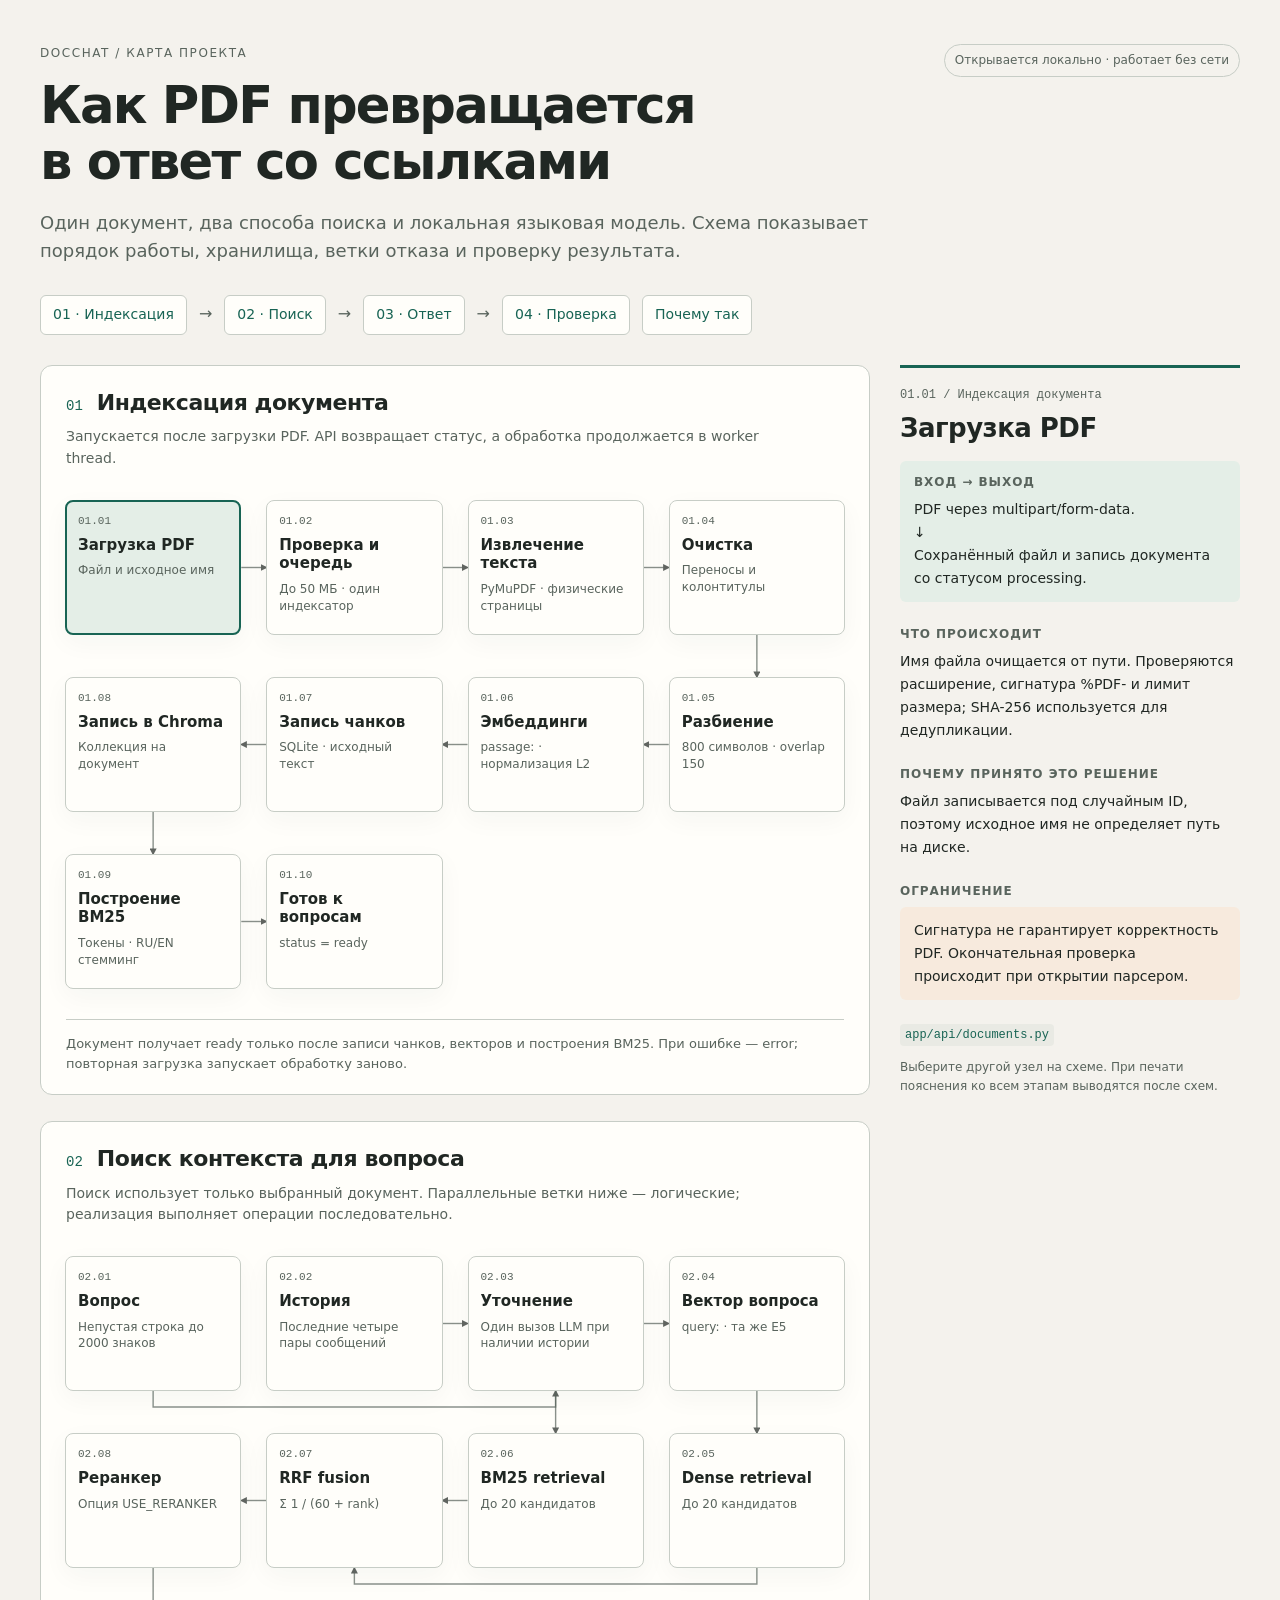
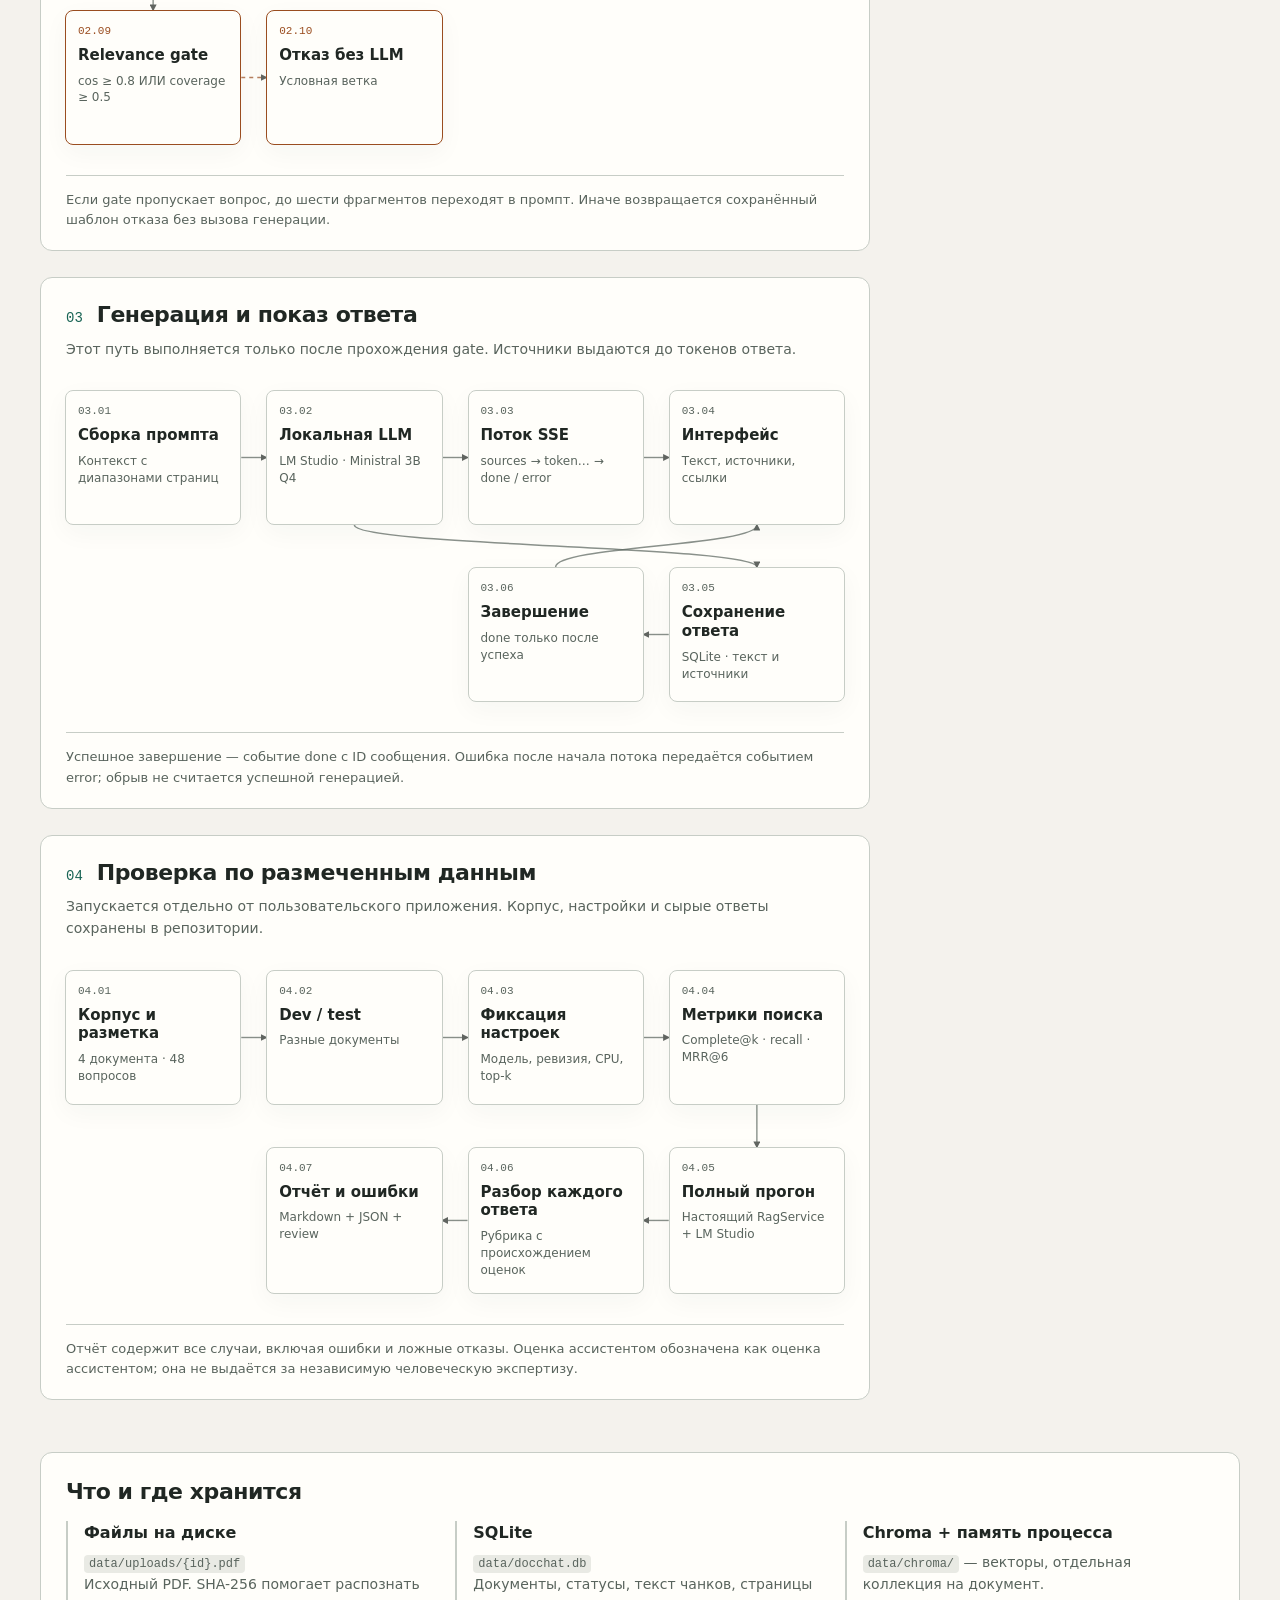
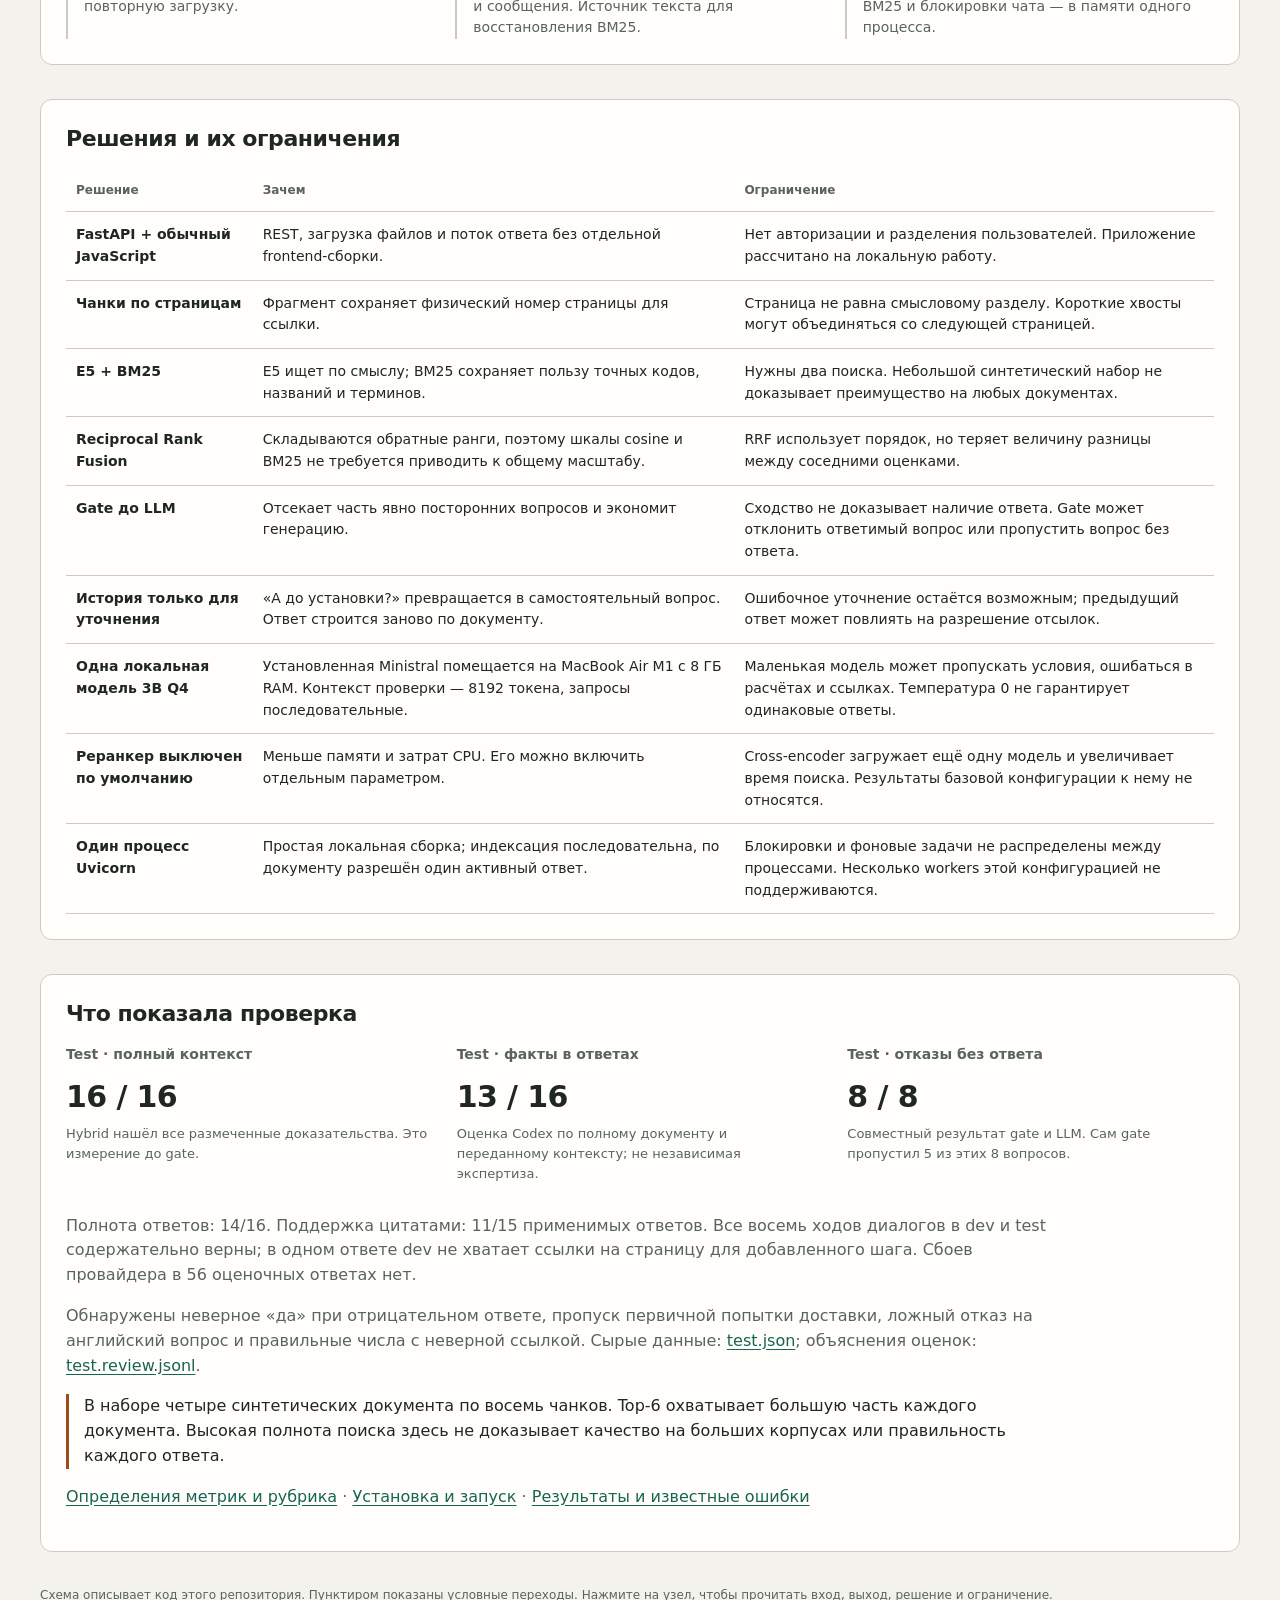
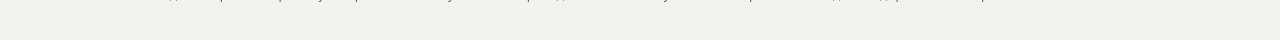
==== architecture.html @ f3006954 "Initial release of DocChat with local RAG and reproducible evaluation" ====
<!doctype html>
<html lang="ru">
<head>
<meta charset="utf-8">
<meta name="viewport" content="width=device-width, initial-scale=1">
<meta name="color-scheme" content="light dark">
<title>DocChat — устройство проекта</title>
<style>
:root{--bg:#f4f2ed;--surface:#fffefa;--ink:#202723;--muted:#59645d;--line:#c7cdc6;--accent:#186454;--accent-bg:#e4eee7;--warning:#9a4d20;--warning-bg:#f7eadd;--code:#e9eae4;--shadow:0 8px 26px #24362b0a}*{box-sizing:border-box}html{scroll-behavior:smooth;scroll-padding-top:25px}body{margin:0;background:var(--bg);color:var(--ink);font:16px/1.55 ui-sans-serif,system-ui,-apple-system,BlinkMacSystemFont,"Segoe UI",sans-serif}a{color:var(--accent);text-underline-offset:3px}button{font:inherit;color:inherit}button:focus-visible,a:focus-visible{outline:3px solid var(--accent);outline-offset:4px}code{font:12px/1.5 ui-monospace,SFMono-Regular,monospace;background:var(--code);padding:2px 5px;border-radius:4px;overflow-wrap:anywhere}header,main,footer{max-width:1520px;margin:auto;padding-inline:40px}header{padding-top:44px;padding-bottom:30px}.eyebrow{font-size:12px;letter-spacing:.13em;text-transform:uppercase;color:var(--muted);margin:0 0 14px}h1{font-size:clamp(30px,4vw,54px);line-height:1.1;letter-spacing:-.035em;max-width:860px;margin:0 0 20px;font-weight:650}header p{max-width:850px;color:var(--muted);margin:0 0 20px;font-size:18px}.topline{display:flex;justify-content:space-between;gap:18px;align-items:center}.local{font-size:12px;color:var(--muted);border:1px solid var(--line);padding:6px 10px;border-radius:20px;white-space:nowrap}.journey{display:flex;gap:12px;align-items:center;flex-wrap:wrap;margin-top:30px}.journey a{padding:8px 12px;border:1px solid var(--line);border-radius:6px;text-decoration:none;font-size:14px;background:var(--surface)}.journey span{color:var(--muted)}.layout{display:grid;grid-template-columns:minmax(0,1fr) 340px;gap:30px;align-items:start}.maps{min-width:0}.phase{margin-bottom:26px;background:var(--surface);border:1px solid var(--line);border-radius:12px;overflow:hidden}.phase-head{padding:23px 25px 0;display:flex;gap:14px;align-items:baseline}.phase-number{font:14px ui-monospace,monospace;color:var(--accent)}h2{font-size:22px;letter-spacing:-.02em;line-height:1.3;margin:0;font-weight:600}.phase-intro{margin:9px 25px 0;color:var(--muted);font-size:14px;max-width:740px}.diagram{position:relative;padding:30px 24px}.nodes{position:relative;display:grid;grid-template-columns:repeat(4,minmax(0,1fr));column-gap:25px;row-gap:42px}.node{position:relative;display:flex;flex-direction:column;align-items:flex-start;text-align:left;min-height:135px;width:100%;padding:14px 12px;background:var(--surface);border:1px solid var(--line);border-radius:8px;cursor:pointer;box-shadow:var(--shadow)}.node:hover{border-color:var(--accent)}.node[aria-pressed="true"]{background:var(--accent-bg);border:2px solid var(--accent);padding:13px 11px}.node-num{font:11px ui-monospace,monospace;color:var(--muted);margin-bottom:9px}.node strong{font-size:15px;font-weight:600;line-height:1.25;display:block}.node small{font-size:12px;line-height:1.4;color:var(--muted);margin-top:8px;overflow-wrap:anywhere}.node.warn{border-color:var(--warning)}.node.warn .node-num{color:var(--warning)}.edges{position:absolute;inset:0;width:100%;height:100%;pointer-events:none;overflow:visible}.edge{stroke:var(--muted);stroke-width:1.4;fill:none;opacity:.7}.edge.conditional{stroke:var(--warning);stroke-dasharray:4 4}.legend{display:flex;gap:18px;flex-wrap:wrap;font-size:12px;color:var(--muted);padding:0 25px 20px}.legend span{display:flex;gap:7px;align-items:center}.keyline{width:28px;border-top:1.5px solid var(--muted);display:inline-block}.keyline.dashed{border-color:var(--warning);border-top-style:dashed}.detail{position:sticky;top:20px;border-top:3px solid var(--accent);padding:20px 0 0}.detail .selected{font:12px ui-monospace,monospace;color:var(--muted);margin:0 0 10px}.detail h2{font-size:26px;margin-bottom:16px}.detail h3{font-size:12px;letter-spacing:.08em;text-transform:uppercase;margin:23px 0 6px;color:var(--muted)}.detail p{margin:0;font-size:14px;line-height:1.65}.detail .io{padding:12px 14px;background:var(--accent-bg);border-radius:6px}.detail .risk{padding:12px 14px;background:var(--warning-bg);border-radius:6px}.detail code{display:inline-block;margin-top:8px}.tip{font-size:12px;color:var(--muted);padding:12px 0 0}.panel{margin:26px 0 34px;padding:25px;background:var(--surface);border:1px solid var(--line);border-radius:12px}.panel h2{margin-bottom:15px}.panel p{color:var(--muted);max-width:1000px}.storage{display:grid;grid-template-columns:repeat(3,1fr);gap:20px}.storage article{border-left:2px solid var(--line);padding-left:16px}.storage h3{font-size:16px;margin:0 0 6px}.storage p{font-size:14px;margin:0}.table-scroll{overflow-x:auto}table{width:100%;border-collapse:collapse;font-size:14px}th,td{padding:12px 10px;border-bottom:1px solid var(--line);text-align:left;vertical-align:top}th{color:var(--muted);font-size:12px;font-weight:600}td:first-child{font-weight:550}footer{padding-block:0 35px;color:var(--muted);font-size:12px}.all-details{display:none}.phase-exit{margin:0 25px 20px;border-top:1px solid var(--line);padding-top:14px;font-size:13px;color:var(--muted)}.measure{font-variant-numeric:tabular-nums}.callout{border-left:3px solid var(--warning);padding-left:15px;color:var(--ink)!important}.result-grid{display:grid;grid-template-columns:repeat(3,1fr);gap:24px}.result-grid h3{font-size:14px;color:var(--muted);margin:0 0 8px}.result-grid .value{font-size:30px;font-weight:600;letter-spacing:-.02em}.result-grid p{font-size:13px;margin-top:4px}.source-link{display:block;font-size:13px;margin-top:16px}@media(prefers-color-scheme:dark){:root{--bg:#171c19;--surface:#202722;--ink:#e5eae3;--muted:#adb8ad;--line:#465149;--accent:#96cdb3;--accent-bg:#2b3d32;--warning:#e4b08a;--warning-bg:#3c3026;--code:#303b33;--shadow:none}}@media(max-width:1150px){.layout{grid-template-columns:1fr}.detail{position:static;margin-bottom:30px;padding:23px;background:var(--surface);border:1px solid var(--line);border-top:3px solid var(--accent);border-radius:8px}.detail h3{margin-top:15px}.detail p{max-width:900px}.detail .io,.detail .risk{margin-top:10px}.maps{order:2}.detail{order:1}.nodes{gap:35px 22px}}@media(max-width:650px){header,main,footer{padding-inline:18px}header{padding-top:28px}.local{display:none}.journey{gap:8px}.journey span{display:none}.journey a{font-size:12px;padding:7px 9px}.phase-head{padding:20px 16px 0}.phase-intro{margin-inline:16px}.diagram{padding:24px 16px}.nodes{grid-template-columns:1fr 1fr;column-gap:22px;row-gap:32px}.node{min-height:130px;padding:12px 10px}.node[aria-pressed="true"]{padding:11px 9px}.node strong{font-size:14px}.phase-exit{margin-inline:16px}.storage,.result-grid{grid-template-columns:1fr}.panel{padding:20px 16px}h2{font-size:20px}.legend{padding-inline:16px}.detail{padding:20px 16px}.detail h2{font-size:23px}.result-grid{gap:15px}.result-grid .value{font-size:26px}}@media(prefers-reduced-motion:reduce){html{scroll-behavior:auto}}@media print{:root{--bg:#fff;--surface:#fff;--ink:#111;--muted:#444;--line:#aaa;--accent:#234;--accent-bg:#f0f0f0;--warning:#753;--warning-bg:#fff;--code:#eee}body{background:#fff;color:#111;font-size:11px}header,main,footer{padding:0;max-width:none}.layout{display:block}.detail{display:none}.phase,.panel{break-inside:avoid}.node{min-height:100px}.all-details{display:block}.all-details article{break-inside:avoid;margin:15px 0}.all-details h3{margin-bottom:4px}.all-details p{margin:3px 0}.journey{display:none}.node strong{font-size:12px}.node small{font-size:10px}h1{font-size:30px}.edges{print-color-adjust:exact}a{color:inherit}}
</style>
</head>
<body>
<header>
<div class="topline"><p class="eyebrow">DocChat / карта проекта</p><span class="local">Открывается локально · работает без сети</span></div>
<h1>Как PDF превращается<br>в ответ со ссылками</h1>
<p>Один документ, два способа поиска и локальная языковая модель. Схема показывает порядок работы, хранилища, ветки отказа и проверку результата.</p>
<nav class="journey" aria-label="Разделы схемы"><a href="#indexing">01 · Индексация</a><span>→</span><a href="#retrieval">02 · Поиск</a><span>→</span><a href="#answer">03 · Ответ</a><span>→</span><a href="#evaluation">04 · Проверка</a><a href="#decisions">Почему так</a></nav>
</header>
<main>
<div class="layout">
<div class="maps" id="maps"></div>
<aside class="detail" id="detail" aria-live="polite" aria-atomic="true"></aside>
</div>
<section class="panel" aria-labelledby="storage-title"><h2 id="storage-title">Что и где хранится</h2><div class="storage"><article><h3>Файлы на диске</h3><p><code>data/uploads/{id}.pdf</code><br>Исходный PDF. SHA-256 помогает распознать повторную загрузку.</p></article><article><h3>SQLite</h3><p><code>data/docchat.db</code><br>Документы, статусы, текст чанков, страницы и сообщения. Источник текста для восстановления BM25.</p></article><article><h3>Chroma + память процесса</h3><p><code>data/chroma/</code> — векторы, отдельная коллекция на документ.<br>BM25 и блокировки чата — в памяти одного процесса.</p></article></div></section>
<section class="panel" id="decisions" aria-labelledby="decisions-title"><h2 id="decisions-title">Решения и их ограничения</h2><div class="table-scroll"><table><thead><tr><th>Решение</th><th>Зачем</th><th>Ограничение</th></tr></thead><tbody>
<tr><td>FastAPI + обычный JavaScript</td><td>REST, загрузка файлов и поток ответа без отдельной frontend-сборки.</td><td>Нет авторизации и разделения пользователей. Приложение рассчитано на локальную работу.</td></tr>
<tr><td>Чанки по страницам</td><td>Фрагмент сохраняет физический номер страницы для ссылки.</td><td>Страница не равна смысловому разделу. Короткие хвосты могут объединяться со следующей страницей.</td></tr>
<tr><td>E5 + BM25</td><td>E5 ищет по смыслу; BM25 сохраняет пользу точных кодов, названий и терминов.</td><td>Нужны два поиска. Небольшой синтетический набор не доказывает преимущество на любых документах.</td></tr>
<tr><td>Reciprocal Rank Fusion</td><td>Складываются обратные ранги, поэтому шкалы cosine и BM25 не требуется приводить к общему масштабу.</td><td>RRF использует порядок, но теряет величину разницы между соседними оценками.</td></tr>
<tr><td>Gate до LLM</td><td>Отсекает часть явно посторонних вопросов и экономит генерацию.</td><td>Сходство не доказывает наличие ответа. Gate может отклонить ответимый вопрос или пропустить вопрос без ответа.</td></tr>
<tr><td>История только для уточнения</td><td>«А до установки?» превращается в самостоятельный вопрос. Ответ строится заново по документу.</td><td>Ошибочное уточнение остаётся возможным; предыдущий ответ может повлиять на разрешение отсылок.</td></tr>
<tr><td>Одна локальная модель 3B Q4</td><td>Установленная Ministral помещается на MacBook Air M1 с 8 ГБ RAM. Контекст проверки — 8192 токена, запросы последовательные.</td><td>Маленькая модель может пропускать условия, ошибаться в расчётах и ссылках. Температура 0 не гарантирует одинаковые ответы.</td></tr>
<tr><td>Реранкер выключен по умолчанию</td><td>Меньше памяти и затрат CPU. Его можно включить отдельным параметром.</td><td>Cross-encoder загружает ещё одну модель и увеличивает время поиска. Результаты базовой конфигурации к нему не относятся.</td></tr>
<tr><td>Один процесс Uvicorn</td><td>Простая локальная сборка; индексация последовательна, по документу разрешён один активный ответ.</td><td>Блокировки и фоновые задачи не распределены между процессами. Несколько workers этой конфигурацией не поддерживаются.</td></tr>
</tbody></table></div></section>
<section class="panel" id="results" aria-labelledby="results-title"><h2 id="results-title">Что показала проверка</h2><div id="result-content"><div class="result-grid"><article><h3>Test · полный контекст</h3><div class="value measure">16 / 16</div><p>Hybrid нашёл все размеченные доказательства. Это измерение до gate.</p></article><article><h3>Test · факты в ответах</h3><div class="value measure">13 / 16</div><p>Оценка Codex по полному документу и переданному контексту; не независимая экспертиза.</p></article><article><h3>Test · отказы без ответа</h3><div class="value measure">8 / 8</div><p>Совместный результат gate и LLM. Сам gate пропустил 5 из этих 8 вопросов.</p></article></div><p>Полнота ответов: 14/16. Поддержка цитатами: 11/15 применимых ответов. Все восемь ходов диалогов в dev и test содержательно верны; в одном ответе dev не хватает ссылки на страницу для добавленного шага. Сбоев провайдера в 56 оценочных ответах нет.</p><p>Обнаружены неверное «да» при отрицательном ответе, пропуск первичной попытки доставки, ложный отказ на английский вопрос и правильные числа с неверной ссылкой. Сырые данные: <a href="docs/evaluation/test.json">test.json</a>; объяснения оценок: <a href="docs/evaluation/test.review.jsonl">test.review.jsonl</a>.</p></div><p class="callout">В наборе четыре синтетических документа по восемь чанков. Top-6 охватывает большую часть каждого документа. Высокая полнота поиска здесь не доказывает качество на больших корпусах или правильность каждого ответа.</p><p><a href="docs/EVALUATION.md">Определения метрик и рубрика</a> · <a href="README.md">Установка и запуск</a> · <a href="docs/VALIDATION.md">Результаты и известные ошибки</a></p></section>
<section class="all-details" id="all-details" aria-label="Пояснения ко всем узлам для печати"></section>
</main>
<footer>Схема описывает код этого репозитория. Пунктиром показаны условные переходы. Нажмите на узел, чтобы прочитать вход, выход, решение и ограничение.</footer>
<script>
const phases = [
{id:'indexing',number:'01',title:'Индексация документа',intro:'Запускается после загрузки PDF. API возвращает статус, а обработка продолжается в worker thread.',exit:'Документ получает ready только после записи чанков, векторов и построения BM25. При ошибке — error; повторная загрузка запускает обработку заново.',nodes:[
['pdf','Загрузка PDF','Файл и исходное имя','app/api/documents.py','PDF через multipart/form-data.','Сохранённый файл и запись документа со статусом processing.','Имя файла очищается от пути. Проверяются расширение, сигнатура %PDF- и лимит размера; SHA-256 используется для дедупликации.','Файл записывается под случайным ID, поэтому исходное имя не определяет путь на диске.','Сигнатура не гарантирует корректность PDF. Окончательная проверка происходит при открытии парсером.'],
['validate','Проверка и очередь','До 50 МБ · один индексатор','app/services/ingestion_service.py','ID документа и путь к PDF.','Последовательный вызов парсера с обновлением progress.','CPU-нагрузка индексации ограничена одним документом за раз. API позволяет опрашивать статус.','Для локального приложения достаточно фоновой задачи FastAPI и threading.Lock.','Нет устойчивой очереди задач. Незавершённая индексация после перезапуска помечается ошибкой.'],
['parse','Извлечение текста','PyMuPDF · физические страницы','app/ingestion/pdf_parser.py','Исходный PDF.','Список Page(number, text), номера с 1.','Извлекаются текстовые блоки в порядке чтения. Пароль, повреждение и почти пустой текст дают понятную ошибку.','Номер страницы сохраняется с самого начала и не восстанавливается по догадке модели.','OCR отсутствует. Таблицы и колонки могут потерять структуру; редкий текст не всегда означает скан.'],
['clean','Очистка','Переносы и колонтитулы','app/ingestion/cleaner.py','Текст по страницам.','Нормализованный текст с прежними номерами страниц.','Убираются повторяющиеся короткие краевые блоки, склейки переносов и лишние пробелы.','Очистка уменьшает шум в поиске и помогает восстановить слова после переноса строки.','Повторяющийся краевой текст может быть содержательным. Эвристика не заменяет понимание вёрстки.'],
['chunk','Разбиение','800 символов · overlap 150','app/ingestion/chunker.py','Очищенные страницы.','Chunk с ID, текстом, индексом и page_start/page_end.','Разбиение предпочитает абзацы, предложения и слова. Короткий хвост страницы может объединиться со следующей.','Ограниченный размер позволяет собрать несколько источников в контекст; overlap сохраняет часть связи на разрыве.','Размер считается в символах. Он не равен числу токенов LLM. Цитата может оказаться разделена между чанками.'],
['embed','Эмбеддинги','passage: · нормализация L2','app/retrieval/embedder.py','Текст каждого чанка.','Нормализованные векторы E5.','К тексту E5 добавляется passage:. Векторы вычисляются пакетами на CPU; версия модели закреплена.','E5 поддерживает русский и английский; префиксы соответствуют способу применения этой модели.','Первый запуск требует скачать веса. Другая модель или ревизия требует переиндексации.'],
['sqlite','Запись чанков','SQLite · исходный текст','app/db.py','Чанки с диапазонами страниц.','Постоянные записи документа и чанков.','SQLite хранит текст, статусы и историю. По тексту восстанавливается BM25 после перезапуска.','Один источник текста упрощает восстановление индексов и удаление данных документа.','Запись SQLite и Chroma не является одной общей транзакцией; ошибки обрабатываются очисткой.'],
['vectors','Запись в Chroma','Коллекция на документ','app/retrieval/vector_store.py','Чанки и их эмбеддинги.','Векторная коллекция с cosine distance.','Добавление идёт пакетами в пределах лимита Chroma. Поиск документа не смешивается с другими коллекциями.','Разделение коллекций делает область поиска явной: чат относится к одному PDF.','Потеря коллекции или смена размерности векторов требует восстановления индекса.'],
['lexical','Построение BM25','Токены · RU/EN стемминг','app/retrieval/bm25_store.py','Текст чанков из SQLite.','Лексический индекс в памяти.','Удаляются стоп-слова, применяется Snowball; коды наподобие R21 раскладываются на части. Используется положительный IDF.','BM25 сохраняет точные совпадения, в том числе в документе из одного чанка.','Стемминг и разбиение кодов могут создавать лишние совпадения. Индекс находится в памяти процесса.'],
['ready','Готов к вопросам','status = ready','app/services/ingestion_service.py','Успешно завершённые записи во все индексы.','progress = 1, страницы и число чанков.','До ready чат получает HTTP 409. Неудачная индексация очищает индексы и чанки, сохраняет сообщение об ошибке.','Статус отражает завершение всего доступного пайплайна индексации.','Ready подтверждает наличие индексов, а не качество текста, поиска или будущего ответа.']
],edges:[['pdf','validate'],['validate','parse'],['parse','clean'],['clean','chunk'],['chunk','embed'],['embed','sqlite'],['sqlite','vectors'],['vectors','lexical'],['lexical','ready']]},
{id:'retrieval',number:'02',title:'Поиск контекста для вопроса',intro:'Поиск использует только выбранный документ. Параллельные ветки ниже — логические; реализация выполняет операции последовательно.',exit:'Если gate пропускает вопрос, до шести фрагментов переходят в промпт. Иначе возвращается сохранённый шаблон отказа без вызова генерации.',nodes:[
['question','Вопрос','Непустая строка до 2000 знаков','app/models.py','JSON с полем question.','Очищенный вопрос и новое сообщение пользователя.','Пробельные вопросы отклоняются. По одному документу разрешена одна активная генерация.','Валидация выполняется до начала SSE, поэтому ошибка ввода получает обычный HTTP-ответ.','Диалог привязан к документу; одновременные независимые сессии пользователей не разделяются.'],
['history','История','Последние четыре пары сообщений','app/services/rag_service.py','Недавние вопросы и ответы из SQLite.','Контекст для разрешения отсылок.','История используется для уточнения вопроса, а предыдущие ответы не включаются в доказательства финального ответа.','Это уменьшает перенос ошибок из прошлой генерации в новый ответ.','При уточнении модель всё ещё видит историю и может неверно разрешить отсылку.'],
['rewrite','Уточнение','Один вызов LLM при наличии истории','app/llm/prompts.py','История и последний вопрос.','Самостоятельный поисковый запрос.','LLM переписывает «а до установки?» с нужным объектом и периодом. При ошибке, пустом результате или новых числах используется текущий и предыдущий вопросы пользователя.','Поиск по самостоятельному запросу обычно полезнее поиска по короткой отсылке.','Нужен дополнительный вызов LLM. Проверка чисел не обнаруживает все выдуманные названия или смысловые ошибки.'],
['query-vector','Вектор вопроса','query: · та же E5','app/retrieval/embedder.py','Самостоятельный вопрос.','Нормализованный query embedding.','Используется префикс query: и та же модель, что при индексации.','Одинаковое пространство векторов необходимо для сравнения вопроса и фрагментов.','Cosine — оценка близости, а не вероятность правильного ответа.'],
['dense','Dense retrieval','До 20 кандидатов','app/retrieval/vector_store.py','Query embedding и коллекция документа.','Чанки с cosine similarity.','Chroma возвращает ближайшие векторы; distance преобразуется в similarity = 1 − distance.','Семантическая близость помогает находить перефразирования и вопросы на другом языке.','Близкий по теме текст может не содержать запрошенного факта.'],
['bm25','BM25 retrieval','До 20 кандидатов','app/retrieval/bm25_store.py','Токены самостоятельного вопроса.','Чанки с положительным BM25 score.','Ранжирование учитывает совпадения терминов, их частоту и длину фрагментов.','Помогает при кодах ошибок, названиях, версиях и точных формулировках.','Не понимает отрицания и смысл ответа; английские слова могут не совпасть с русским текстом.'],
['fusion','RRF fusion','Σ 1 / (60 + rank)','app/retrieval/hybrid.py','Списки dense и BM25.','Общий упорядоченный список кандидатов.','Оценки зависят от позиции в каждом списке. Согласие двух поисков повышает ранг кандидата.','Не требуется калибровать несовместимые шкалы cosine и BM25.','Hybrid использует больше вычислений, чем один поиск. Совпадение двух списков тоже может быть ошибочным.'],
['rerank','Реранкер','Опция USE_RERANKER','app/retrieval/reranker.py','Вопрос и объединённые кандидаты.','Повторное ранжирование cross-encoder.','При включении bge-reranker-v2-m3 оценивает пары вопрос–фрагмент. По умолчанию этот шаг пропускается.','Совместное чтение пары может улучшить порядок, когда отдельные эмбеддинги теряют детали.','Дополнительные веса и работа CPU. На машине с 8 ГБ RAM одновременная загрузка моделей требует осторожности.'],
['gate','Relevance gate','cos ≥ 0.8 ИЛИ coverage ≥ 0.5','app/retrieval/hybrid.py','Только финальные top-6 чанков.','Разрешение генерации или отказ.','Проверяются максимальная cosine similarity и лучшее покрытие терминов вопроса в одном выбранном чанке.','Порог подобран на dev; test не использовался для его изменения.','Gate проверяет похожесть, не наличие ответа. Ложные пропуски и ложные отказы измеряются отдельно.'],
['refuse','Отказ без LLM','Условная ветка','app/services/rag_service.py','Пустой или недостаточно релевантный контекст.','SSE sources=[], token с отказом, done.','Шаблон отказа выбирается по языку вопроса и сохраняется как ответ ассистента.','Экономит генерацию на части вопросов, не связанных с документом.','Если поиск ошибся, пользователь получает ложный отказ, даже когда ответ есть в PDF.']
],edges:[['question','rewrite'],['history','rewrite'],['rewrite','query-vector'],['query-vector','dense'],['rewrite','bm25'],['dense','fusion'],['bm25','fusion'],['fusion','rerank'],['rerank','gate'],['gate','refuse',true]]},
{id:'answer',number:'03',title:'Генерация и показ ответа',intro:'Этот путь выполняется только после прохождения gate. Источники выдаются до токенов ответа.',exit:'Успешное завершение — событие done с ID сообщения. Ошибка после начала потока передаётся событием error; обрыв не считается успешной генерацией.',nodes:[
['prompt','Сборка промпта','Контекст с диапазонами страниц','app/llm/prompts.py','Top-6, исходный и уточнённый вопрос.','Системные правила и user message.','Фрагменты помещаются в context/chunk, текст экранируется. Модель получает номера страниц и требование обозначать недостающие сведения.','Формат связывает каждый источник с физической страницей PDF.','Промпт снижает риск выдумок, но не гарантирует точность и защиту от prompt injection.'],
['llm','Локальная LLM','LM Studio · Ministral 3B Q4','app/llm/openai_compat_provider.py','Chat Completions через localhost:1234.','Поток текстовых фрагментов модели.','На проверке: контекст сервера 8192, temperature 0, max_tokens 2048, один запрос за раз. Блоки think фильтруются.','Модель уже установлена, её объём подходит для M1 с 8 ГБ RAM.','Числа, условия и цитаты могут быть неверны. Модель не проверяет собственный ответ по внешнему эталону.'],
['sse','Поток SSE','sources → token… → done / error','app/api/chat.py','События RagService.','HTTP text/event-stream.','Источники передаются один раз; каждый токен — отдельное событие. Кэширование и буферизация отключены заголовками.','Интерфейс показывает начало ответа до завершения всей генерации.','Сетевая ошибка после начала потока не меняет HTTP-статус; клиент обязан обработать error и отсутствие done.'],
['ui','Интерфейс','Текст, источники, ссылки','static/app.js','События SSE и метаданные документа.','Ответ с раскрываемыми источниками.','Markdown очищается DOMPurify при доступной библиотеке; без CDN используется текстовый режим. Ссылка открывает PDF на нужной странице.','Пользователь может сравнить утверждение с текстом источника и исходным PDF.','Наличие ссылки не подтверждает утверждение. У интерфейса нет автоматической семантической проверки цитат.'],
['save','Сохранение ответа','SQLite · текст и источники','app/services/rag_service.py','Собранный ответ после окончания потока.','ID сообщения ассистента.','Ответ записывается в SQLite. При остановке или ошибке непустая частичная генерация тоже может сохраниться.','История остаётся доступной после перезапуска приложения.','Частичный текст в истории не означает успешного завершения. Ошибку нужно учитывать по потоку и оценочному отчёту.'],
['finish','Завершение','done только после успеха','app/services/rag_service.py','Успешный поток провайдера и ID записи.','done либо error.','Пустой ответ, ошибка JSON, обрыв без терминального события и лимит токенов считаются ошибками.','Оборванный ответ не подменяет успешный результат проверки.','Нестандартные OpenAI-compatible серверы могут отличаться по формату; нужен совместимый stream-протокол.']
],edges:[['prompt','llm'],['llm','sse'],['sse','ui'],['llm','save'],['save','finish'],['finish','ui']]},
{id:'evaluation',number:'04',title:'Проверка по размеченным данным',intro:'Запускается отдельно от пользовательского приложения. Корпус, настройки и сырые ответы сохранены в репозитории.',exit:'Отчёт содержит все случаи, включая ошибки и ложные отказы. Оценка ассистентом обозначена как оценка ассистентом; она не выдаётся за независимую человеческую экспертизу.',nodes:[
['dataset','Корпус и разметка','4 документа · 48 вопросов','tests/eval/data/','Тексты страниц, вопросы, эталоны и точные цитаты.','Проверенные схемой cases и evidence groups.','Для составного ответа нужны все группы доказательств; внутри группы допустимы альтернативные цитаты. Неответимые случаи имеют объяснение.','Одна лишь правильная страница не получает зачёт без нужного текста.','Корпус создан совместно с вопросами и не прошёл независимую разметку.'],
['split','Dev / test','Разные документы','tests/eval/data/documents.json','Два набора по два документа.','Dev для настройки, test для зафиксированных параметров.','На dev выбраны пороги gate; после просмотра test пороги не менялись.','Разделение по документам ограничивает прямой перенос формулировок между наборами.','Test открыт автору и не является слепым внешним holdout.'],
['eval-config','Фиксация настроек','Модель, ревизия, CPU, top-k','tests/eval/config.json','Полный config и версии зависимостей.','Воспроизводимая конфигурация запуска.','Retrieval не получает настройки из .env. Хэши кода, данных, lockfile и извлечённого текста записываются в отчёт.','Можно установить, какие входы и параметры использовались для результата.','Внешний сервер и оборудование всё ещё влияют на скорость и вариативность генерации.'],
['rank-metrics','Метрики поиска','Complete@k · recall · MRR@6','tests/eval/benchmark.py','Общие ранжирования и группы доказательств.','Метрики каждого вопроса и средние по документам.','MRR обрезается одинаково на 6. Oracle recall проверяет, пережили ли доказательства парсинг и чанкинг.','Разделяет потерю доказательств при обработке и ошибку ранжирования.','Всего 8 чанков на документ. Top-6 здесь значительно проще, чем поиск в большой коллекции.'],
['e2e','Полный прогон','Настоящий RagService + LM Studio','tests/eval/run_eval.py','Вопросы и четыре двухходовых диалога.','Ответы, фактические запросы, контексты и ошибки.','Одиночные вопросы начинают с пустой истории; в диалогах используются реальные предыдущие ответы.','Проверяется весь путь, включая gate, уточнение и поток провайдера.','Один прогон не измеряет устойчивость к вариативности модели.'],
['review','Разбор каждого ответа','Рубрика с происхождением оценок','tests/eval/review.py','Вопрос, эталон, полный документ, контекст и ответ.','Оценки фактов, полноты, обоснованности, отказа и ссылок.','Указываются reviewer_type, ID проверяющего и объяснение. Хэш предикции защищает от случайной подмены после оценки.','Оценка чисел и наличия ссылок не выдаётся за семантическую правильность.','Разбор ассистентом не заменяет двух независимых экспертов и проверку согласия между ними.'],
['report','Отчёт и ошибки','Markdown + JSON + review','docs/VALIDATION.md','Все результаты без выбора только удачных случаев.','Проверяемые выводы и список непроверенного.','Ошибки генерации дают complete=false и ненулевой код выхода. Существующие отчёты не перезаписываются.','Неудачные случаи остаются доступными для проверки и следующей итерации.','Нельзя переносить показатели этого корпуса на любой PDF или объявлять статистическое преимущество по одному вопросу.']
],edges:[['dataset','split'],['split','eval-config'],['eval-config','rank-metrics'],['rank-metrics','e2e'],['e2e','review'],['review','report']]}
];
const nodeMap=new Map();
const maps=document.getElementById('maps');
for(const phase of phases){
 const section=document.createElement('section');section.className='phase';section.id=phase.id;section.setAttribute('aria-labelledby',phase.id+'-title');
 section.innerHTML=`<div class="phase-head"><span class="phase-number">${phase.number}</span><h2 id="${phase.id}-title">${phase.title}</h2></div><p class="phase-intro">${phase.intro}</p><div class="diagram"><svg class="edges" aria-hidden="true"><defs><marker id="arrow-${phase.id}" viewBox="0 0 10 10" refX="8" refY="5" markerWidth="5" markerHeight="5" orient="auto-start-reverse"><path d="M 0 0 L 10 5 L 0 10 z" fill="currentColor"/></marker></defs></svg><div class="nodes"></div></div><p class="phase-exit">${phase.exit}</p>`;
 const container=section.querySelector('.nodes');
 phase.nodes.forEach((node,index)=>{nodeMap.set(node[0],{node,phase,index});const button=document.createElement('button');button.type='button';button.id=node[0];button.className='node'+(['gate','refuse'].includes(node[0])?' warn':'');button.setAttribute('aria-pressed','false');button.setAttribute('aria-controls','detail');button.innerHTML=`<span class="node-num">${phase.number}.${String(index+1).padStart(2,'0')}</span><strong>${node[1]}</strong><small>${node[2]}</small>`;button.addEventListener('click',()=>selectNode(node[0],true));container.append(button)});
 maps.append(section);
}
function selectNode(id,fromClick=false){
 const item=nodeMap.get(id);if(!item)return;const n=item.node;
 document.querySelectorAll('.node').forEach(button=>button.setAttribute('aria-pressed',String(button.id===id)));
 document.getElementById('detail').innerHTML=`<p class="selected">${item.phase.number}.${String(item.index+1).padStart(2,'0')} / ${item.phase.title}</p><h2>${n[1]}</h2><div class="io"><h3 style="margin-top:0">Вход → выход</h3><p>${n[4]}<br>↓<br>${n[5]}</p></div><h3>Что происходит</h3><p>${n[6]}</p><h3>Почему принято это решение</h3><p>${n[7]}</p><h3>Ограничение</h3><p class="risk">${n[8]}</p><a class="source-link" href="${n[3]}"><code>${n[3]}</code></a><div class="tip">Выберите другой узел на схеме. При печати пояснения ко всем этапам выводятся после схем.</div>`;
 if(fromClick&&window.matchMedia('(max-width:1150px)').matches)document.getElementById('detail').scrollIntoView({behavior:window.matchMedia('(prefers-reduced-motion:reduce)').matches?'instant':'smooth',block:'start'});
}
function drawGraphs(){
 const columns=window.matchMedia('(max-width:650px)').matches?2:4;
 for(const phase of phases){
  const section=document.getElementById(phase.id);const diagram=section.querySelector('.diagram');const svg=section.querySelector('.edges');
  phase.nodes.forEach((node,index)=>{const row=Math.floor(index/columns);const col=row%2===0?index%columns:columns-1-index%columns;const button=document.getElementById(node[0]);button.style.gridRow=row+1;button.style.gridColumn=col+1});
  svg.querySelectorAll('.edge').forEach(path=>path.remove());
  const bounds=diagram.getBoundingClientRect();svg.setAttribute('viewBox',`0 0 ${bounds.width} ${bounds.height}`);
  for(const [from,to,conditional]of phase.edges){
   const a=document.getElementById(from).getBoundingClientRect();const b=document.getElementById(to).getBoundingClientRect();let d;
   if(Math.abs(a.top-b.top)<5){const adjacent=Math.abs(a.left-b.left)<a.width*1.8;if(adjacent){const forward=b.left>a.left;const x1=(forward?a.right:a.left)-bounds.left;const x2=(forward?b.left:b.right)-bounds.left;const y=a.top+a.height/2-bounds.top;d=`M${x1},${y} L${x2},${y}`}else{const x1=a.left+a.width/2-bounds.left;const x2=b.left+b.width/2-bounds.left;const y1=a.bottom-bounds.top;const y2=b.bottom-bounds.top;const rail=Math.max(y1,y2)+16;d=`M${x1},${y1} L${x1},${rail} L${x2},${rail} L${x2},${y2}`}}
   else{const forward=b.top>a.top;const x1=a.left+a.width/2-bounds.left;const x2=b.left+b.width/2-bounds.left;const y1=(forward?a.bottom:a.top)-bounds.top;const y2=(forward?b.top:b.bottom)-bounds.top;const middle=(y1+y2)/2;d=`M${x1},${y1} C${x1},${middle} ${x2},${middle} ${x2},${y2}`}
   const path=document.createElementNS('http://www.w3.org/2000/svg','path');path.setAttribute('d',d);path.setAttribute('class','edge'+(conditional?' conditional':''));path.setAttribute('marker-end',`url(#arrow-${phase.id})`);svg.append(path);
  }
 }
}
for(const phase of phases){for(const node of phase.nodes){const article=document.createElement('article');article.innerHTML=`<h3>${phase.number} / ${node[1]}</h3><p><b>Вход:</b> ${node[4]} <b>Выход:</b> ${node[5]}</p><p>${node[6]}</p><p><b>Решение:</b> ${node[7]}</p><p><b>Ограничение:</b> ${node[8]}</p><p>${node[3]}</p>`;document.getElementById('all-details').append(article)}}
selectNode('pdf');
new ResizeObserver(()=>requestAnimationFrame(drawGraphs)).observe(maps);
window.addEventListener('beforeprint',drawGraphs);
requestAnimationFrame(drawGraphs);
</script>
</body>
</html>
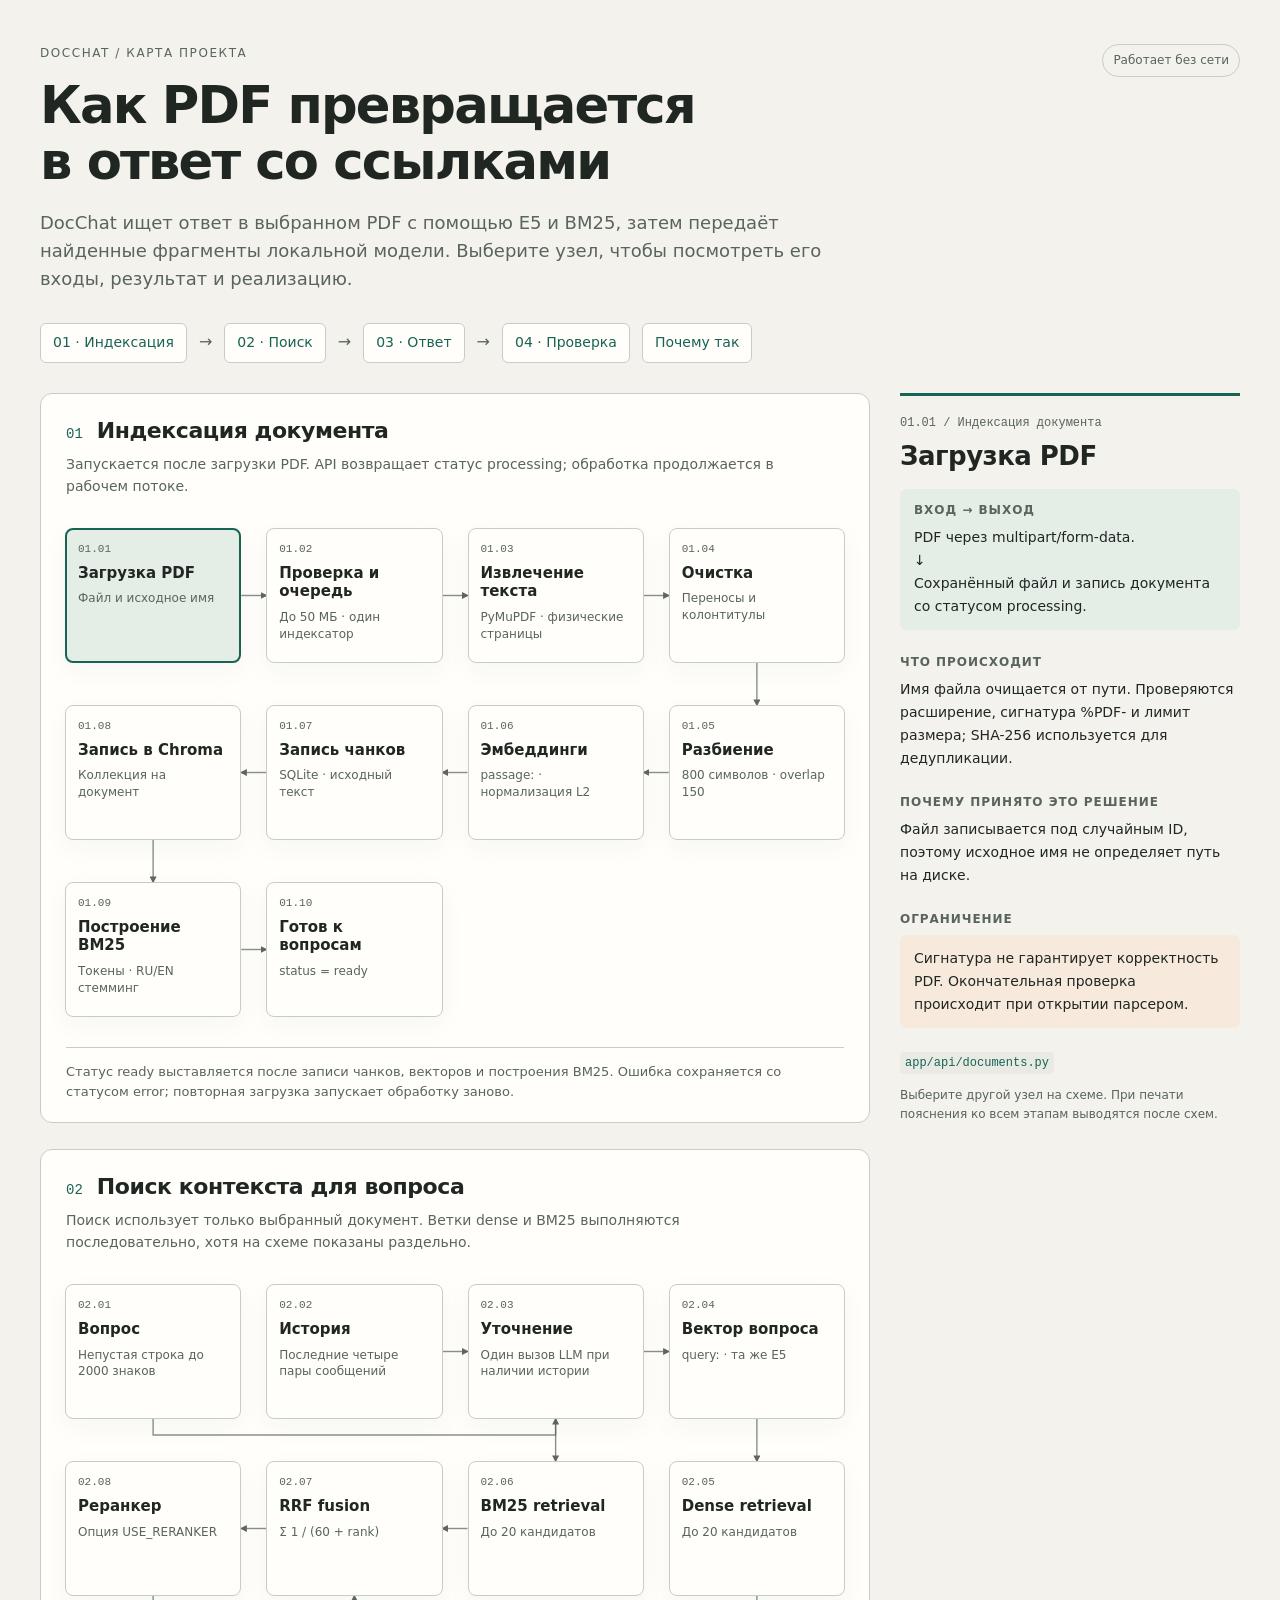
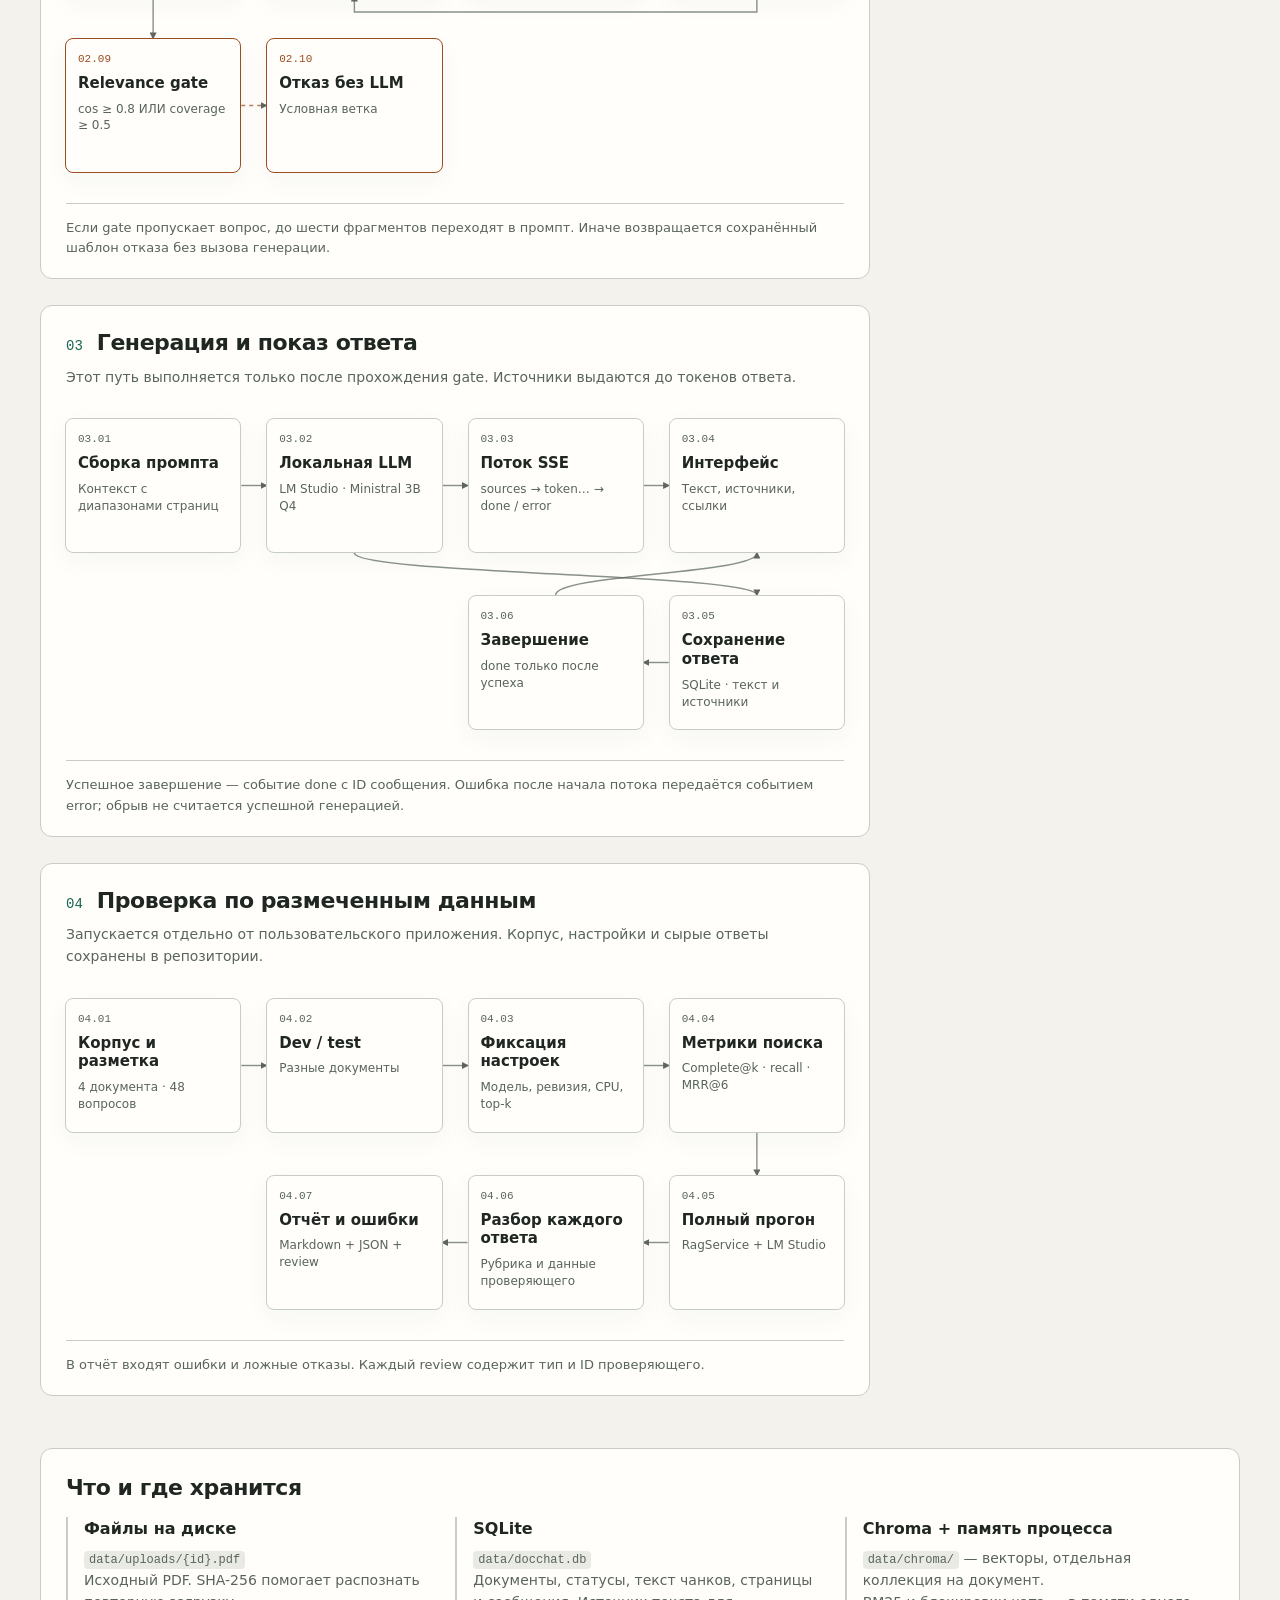
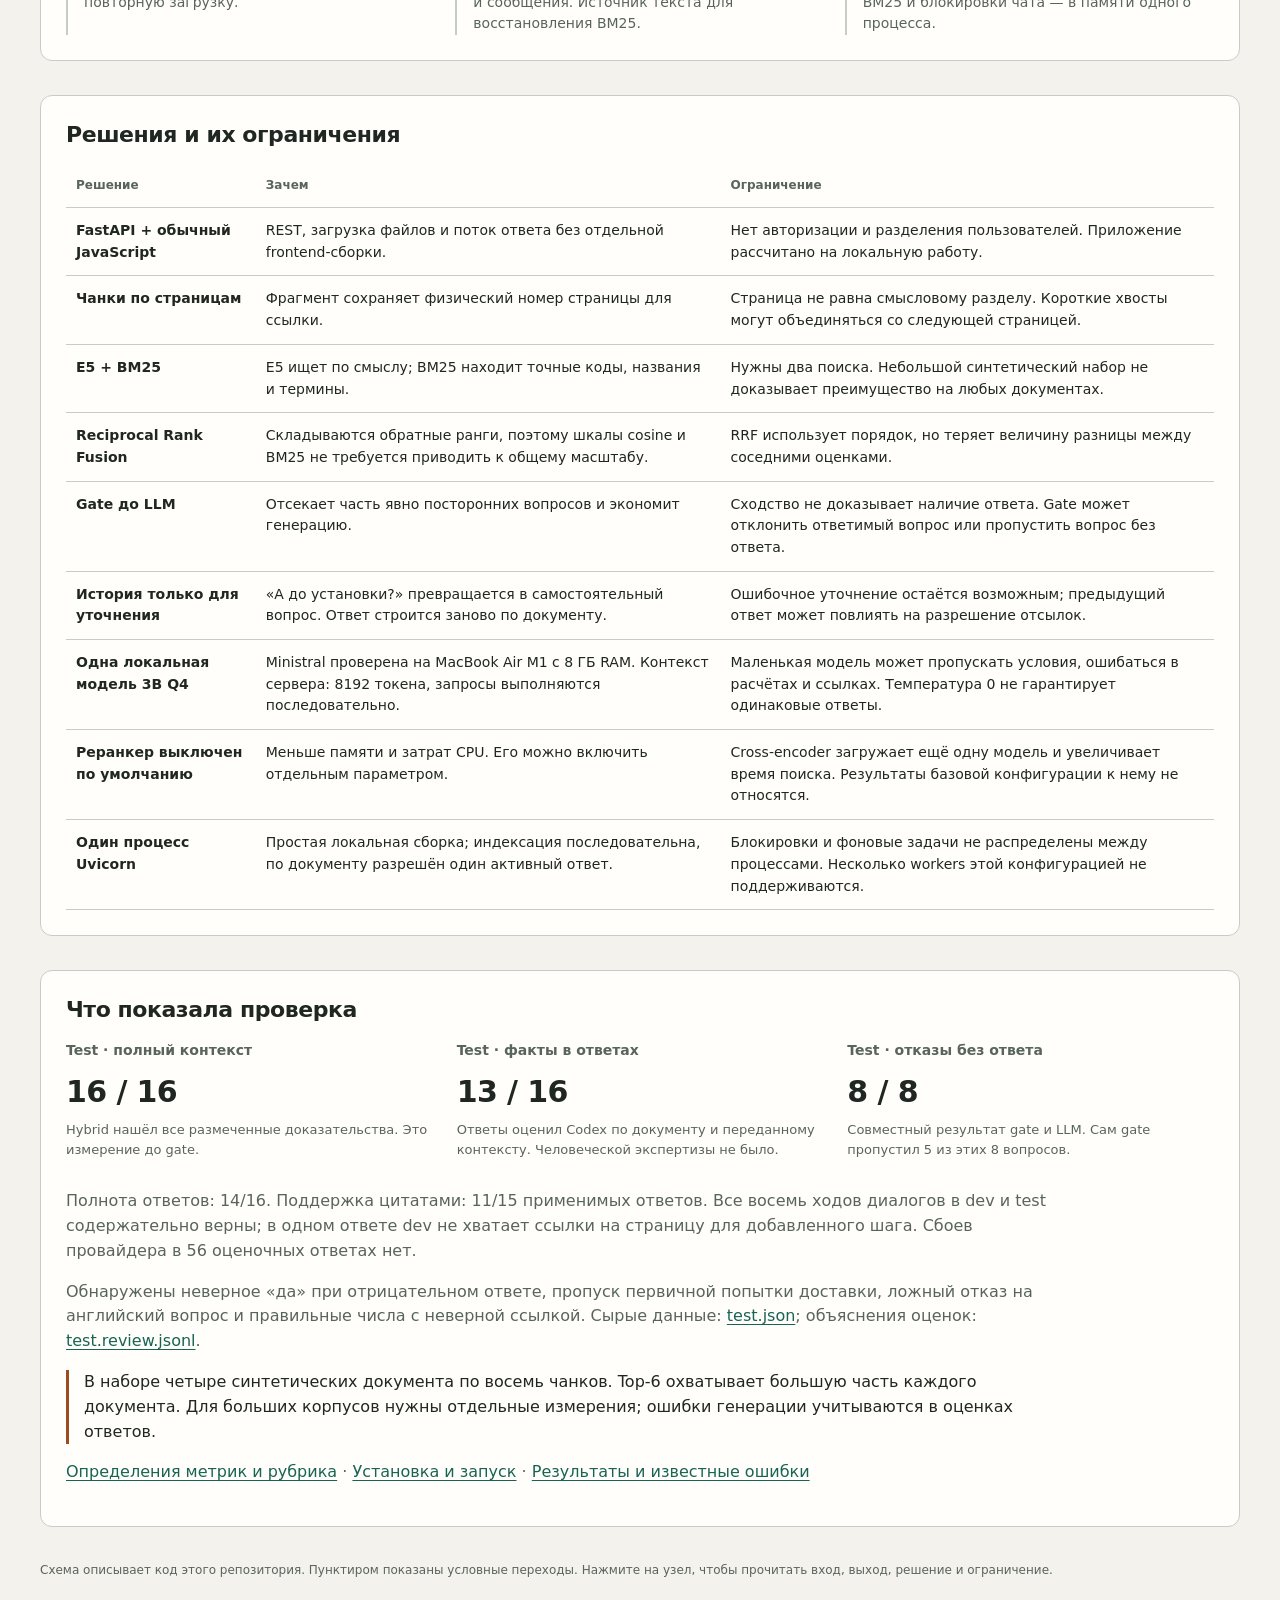
==== commit f10da6cb: "Edit project documentation for clear technical prose" ====
--- a/architecture.html
+++ b/architecture.html
@@ -11,9 +11,9 @@
 </head>
 <body>
 <header>
-<div class="topline"><p class="eyebrow">DocChat / карта проекта</p><span class="local">Открывается локально · работает без сети</span></div>
+<div class="topline"><p class="eyebrow">DocChat / карта проекта</p><span class="local">Работает без сети</span></div>
 <h1>Как PDF превращается<br>в ответ со ссылками</h1>
-<p>Один документ, два способа поиска и локальная языковая модель. Схема показывает порядок работы, хранилища, ветки отказа и проверку результата.</p>
+<p>DocChat ищет ответ в выбранном PDF с помощью E5 и BM25, затем передаёт найденные фрагменты локальной модели. Выберите узел, чтобы посмотреть его входы, результат и реализацию.</p>
 <nav class="journey" aria-label="Разделы схемы"><a href="#indexing">01 · Индексация</a><span>→</span><a href="#retrieval">02 · Поиск</a><span>→</span><a href="#answer">03 · Ответ</a><span>→</span><a href="#evaluation">04 · Проверка</a><a href="#decisions">Почему так</a></nav>
 </header>
 <main>
@@ -25,60 +25,60 @@
 <section class="panel" id="decisions" aria-labelledby="decisions-title"><h2 id="decisions-title">Решения и их ограничения</h2><div class="table-scroll"><table><thead><tr><th>Решение</th><th>Зачем</th><th>Ограничение</th></tr></thead><tbody>
 <tr><td>FastAPI + обычный JavaScript</td><td>REST, загрузка файлов и поток ответа без отдельной frontend-сборки.</td><td>Нет авторизации и разделения пользователей. Приложение рассчитано на локальную работу.</td></tr>
 <tr><td>Чанки по страницам</td><td>Фрагмент сохраняет физический номер страницы для ссылки.</td><td>Страница не равна смысловому разделу. Короткие хвосты могут объединяться со следующей страницей.</td></tr>
-<tr><td>E5 + BM25</td><td>E5 ищет по смыслу; BM25 сохраняет пользу точных кодов, названий и терминов.</td><td>Нужны два поиска. Небольшой синтетический набор не доказывает преимущество на любых документах.</td></tr>
+<tr><td>E5 + BM25</td><td>E5 ищет по смыслу; BM25 находит точные коды, названия и термины.</td><td>Нужны два поиска. Небольшой синтетический набор не доказывает преимущество на любых документах.</td></tr>
 <tr><td>Reciprocal Rank Fusion</td><td>Складываются обратные ранги, поэтому шкалы cosine и BM25 не требуется приводить к общему масштабу.</td><td>RRF использует порядок, но теряет величину разницы между соседними оценками.</td></tr>
 <tr><td>Gate до LLM</td><td>Отсекает часть явно посторонних вопросов и экономит генерацию.</td><td>Сходство не доказывает наличие ответа. Gate может отклонить ответимый вопрос или пропустить вопрос без ответа.</td></tr>
 <tr><td>История только для уточнения</td><td>«А до установки?» превращается в самостоятельный вопрос. Ответ строится заново по документу.</td><td>Ошибочное уточнение остаётся возможным; предыдущий ответ может повлиять на разрешение отсылок.</td></tr>
-<tr><td>Одна локальная модель 3B Q4</td><td>Установленная Ministral помещается на MacBook Air M1 с 8 ГБ RAM. Контекст проверки — 8192 токена, запросы последовательные.</td><td>Маленькая модель может пропускать условия, ошибаться в расчётах и ссылках. Температура 0 не гарантирует одинаковые ответы.</td></tr>
+<tr><td>Одна локальная модель 3B Q4</td><td>Ministral проверена на MacBook Air M1 с 8 ГБ RAM. Контекст сервера: 8192 токена, запросы выполняются последовательно.</td><td>Маленькая модель может пропускать условия, ошибаться в расчётах и ссылках. Температура 0 не гарантирует одинаковые ответы.</td></tr>
 <tr><td>Реранкер выключен по умолчанию</td><td>Меньше памяти и затрат CPU. Его можно включить отдельным параметром.</td><td>Cross-encoder загружает ещё одну модель и увеличивает время поиска. Результаты базовой конфигурации к нему не относятся.</td></tr>
 <tr><td>Один процесс Uvicorn</td><td>Простая локальная сборка; индексация последовательна, по документу разрешён один активный ответ.</td><td>Блокировки и фоновые задачи не распределены между процессами. Несколько workers этой конфигурацией не поддерживаются.</td></tr>
 </tbody></table></div></section>
-<section class="panel" id="results" aria-labelledby="results-title"><h2 id="results-title">Что показала проверка</h2><div id="result-content"><div class="result-grid"><article><h3>Test · полный контекст</h3><div class="value measure">16 / 16</div><p>Hybrid нашёл все размеченные доказательства. Это измерение до gate.</p></article><article><h3>Test · факты в ответах</h3><div class="value measure">13 / 16</div><p>Оценка Codex по полному документу и переданному контексту; не независимая экспертиза.</p></article><article><h3>Test · отказы без ответа</h3><div class="value measure">8 / 8</div><p>Совместный результат gate и LLM. Сам gate пропустил 5 из этих 8 вопросов.</p></article></div><p>Полнота ответов: 14/16. Поддержка цитатами: 11/15 применимых ответов. Все восемь ходов диалогов в dev и test содержательно верны; в одном ответе dev не хватает ссылки на страницу для добавленного шага. Сбоев провайдера в 56 оценочных ответах нет.</p><p>Обнаружены неверное «да» при отрицательном ответе, пропуск первичной попытки доставки, ложный отказ на английский вопрос и правильные числа с неверной ссылкой. Сырые данные: <a href="docs/evaluation/test.json">test.json</a>; объяснения оценок: <a href="docs/evaluation/test.review.jsonl">test.review.jsonl</a>.</p></div><p class="callout">В наборе четыре синтетических документа по восемь чанков. Top-6 охватывает большую часть каждого документа. Высокая полнота поиска здесь не доказывает качество на больших корпусах или правильность каждого ответа.</p><p><a href="docs/EVALUATION.md">Определения метрик и рубрика</a> · <a href="README.md">Установка и запуск</a> · <a href="docs/VALIDATION.md">Результаты и известные ошибки</a></p></section>
+<section class="panel" id="results" aria-labelledby="results-title"><h2 id="results-title">Что показала проверка</h2><div id="result-content"><div class="result-grid"><article><h3>Test · полный контекст</h3><div class="value measure">16 / 16</div><p>Hybrid нашёл все размеченные доказательства. Это измерение до gate.</p></article><article><h3>Test · факты в ответах</h3><div class="value measure">13 / 16</div><p>Ответы оценил Codex по документу и переданному контексту. Человеческой экспертизы не было.</p></article><article><h3>Test · отказы без ответа</h3><div class="value measure">8 / 8</div><p>Совместный результат gate и LLM. Сам gate пропустил 5 из этих 8 вопросов.</p></article></div><p>Полнота ответов: 14/16. Поддержка цитатами: 11/15 применимых ответов. Все восемь ходов диалогов в dev и test содержательно верны; в одном ответе dev не хватает ссылки на страницу для добавленного шага. Сбоев провайдера в 56 оценочных ответах нет.</p><p>Обнаружены неверное «да» при отрицательном ответе, пропуск первичной попытки доставки, ложный отказ на английский вопрос и правильные числа с неверной ссылкой. Сырые данные: <a href="docs/evaluation/test.json">test.json</a>; объяснения оценок: <a href="docs/evaluation/test.review.jsonl">test.review.jsonl</a>.</p></div><p class="callout">В наборе четыре синтетических документа по восемь чанков. Top-6 охватывает большую часть каждого документа. Для больших корпусов нужны отдельные измерения; ошибки генерации учитываются в оценках ответов.</p><p><a href="docs/EVALUATION.md">Определения метрик и рубрика</a> · <a href="README.md">Установка и запуск</a> · <a href="docs/VALIDATION.md">Результаты и известные ошибки</a></p></section>
 <section class="all-details" id="all-details" aria-label="Пояснения ко всем узлам для печати"></section>
 </main>
 <footer>Схема описывает код этого репозитория. Пунктиром показаны условные переходы. Нажмите на узел, чтобы прочитать вход, выход, решение и ограничение.</footer>
 <script>
 const phases = [
-{id:'indexing',number:'01',title:'Индексация документа',intro:'Запускается после загрузки PDF. API возвращает статус, а обработка продолжается в worker thread.',exit:'Документ получает ready только после записи чанков, векторов и построения BM25. При ошибке — error; повторная загрузка запускает обработку заново.',nodes:[
+{id:'indexing',number:'01',title:'Индексация документа',intro:'Запускается после загрузки PDF. API возвращает статус processing; обработка продолжается в рабочем потоке.',exit:'Статус ready выставляется после записи чанков, векторов и построения BM25. Ошибка сохраняется со статусом error; повторная загрузка запускает обработку заново.',nodes:[
 ['pdf','Загрузка PDF','Файл и исходное имя','app/api/documents.py','PDF через multipart/form-data.','Сохранённый файл и запись документа со статусом processing.','Имя файла очищается от пути. Проверяются расширение, сигнатура %PDF- и лимит размера; SHA-256 используется для дедупликации.','Файл записывается под случайным ID, поэтому исходное имя не определяет путь на диске.','Сигнатура не гарантирует корректность PDF. Окончательная проверка происходит при открытии парсером.'],
-['validate','Проверка и очередь','До 50 МБ · один индексатор','app/services/ingestion_service.py','ID документа и путь к PDF.','Последовательный вызов парсера с обновлением progress.','CPU-нагрузка индексации ограничена одним документом за раз. API позволяет опрашивать статус.','Для локального приложения достаточно фоновой задачи FastAPI и threading.Lock.','Нет устойчивой очереди задач. Незавершённая индексация после перезапуска помечается ошибкой.'],
-['parse','Извлечение текста','PyMuPDF · физические страницы','app/ingestion/pdf_parser.py','Исходный PDF.','Список Page(number, text), номера с 1.','Извлекаются текстовые блоки в порядке чтения. Пароль, повреждение и почти пустой текст дают понятную ошибку.','Номер страницы сохраняется с самого начала и не восстанавливается по догадке модели.','OCR отсутствует. Таблицы и колонки могут потерять структуру; редкий текст не всегда означает скан.'],
+['validate','Проверка и очередь','До 50 МБ · один индексатор','app/services/ingestion_service.py','ID документа и путь к PDF.','Последовательный вызов парсера с обновлением progress.','CPU-нагрузка индексации ограничена одним документом за раз. API позволяет опрашивать статус.','Фоновая задача FastAPI выполняет обработку, threading.Lock ограничивает её одним документом.','Нет устойчивой очереди задач. Незавершённая индексация после перезапуска помечается ошибкой.'],
+['parse','Извлечение текста','PyMuPDF · физические страницы','app/ingestion/pdf_parser.py','Исходный PDF.','Список Page(number, text), номера с 1.','Извлекаются текстовые блоки в порядке чтения. Защищённый паролем или повреждённый PDF и почти пустой текст вызывают ошибку.','Парсер сохраняет физический номер страницы. Этот номер используется в ссылках на PDF.','OCR отсутствует. Таблицы и колонки могут потерять структуру; редкий текст не всегда означает скан.'],
 ['clean','Очистка','Переносы и колонтитулы','app/ingestion/cleaner.py','Текст по страницам.','Нормализованный текст с прежними номерами страниц.','Убираются повторяющиеся короткие краевые блоки, склейки переносов и лишние пробелы.','Очистка уменьшает шум в поиске и помогает восстановить слова после переноса строки.','Повторяющийся краевой текст может быть содержательным. Эвристика не заменяет понимание вёрстки.'],
 ['chunk','Разбиение','800 символов · overlap 150','app/ingestion/chunker.py','Очищенные страницы.','Chunk с ID, текстом, индексом и page_start/page_end.','Разбиение предпочитает абзацы, предложения и слова. Короткий хвост страницы может объединиться со следующей.','Ограниченный размер позволяет собрать несколько источников в контекст; overlap сохраняет часть связи на разрыве.','Размер считается в символах. Он не равен числу токенов LLM. Цитата может оказаться разделена между чанками.'],
 ['embed','Эмбеддинги','passage: · нормализация L2','app/retrieval/embedder.py','Текст каждого чанка.','Нормализованные векторы E5.','К тексту E5 добавляется passage:. Векторы вычисляются пакетами на CPU; версия модели закреплена.','E5 поддерживает русский и английский; префиксы соответствуют способу применения этой модели.','Первый запуск требует скачать веса. Другая модель или ревизия требует переиндексации.'],
 ['sqlite','Запись чанков','SQLite · исходный текст','app/db.py','Чанки с диапазонами страниц.','Постоянные записи документа и чанков.','SQLite хранит текст, статусы и историю. По тексту восстанавливается BM25 после перезапуска.','Один источник текста упрощает восстановление индексов и удаление данных документа.','Запись SQLite и Chroma не является одной общей транзакцией; ошибки обрабатываются очисткой.'],
-['vectors','Запись в Chroma','Коллекция на документ','app/retrieval/vector_store.py','Чанки и их эмбеддинги.','Векторная коллекция с cosine distance.','Добавление идёт пакетами в пределах лимита Chroma. Поиск документа не смешивается с другими коллекциями.','Разделение коллекций делает область поиска явной: чат относится к одному PDF.','Потеря коллекции или смена размерности векторов требует восстановления индекса.'],
+['vectors','Запись в Chroma','Коллекция на документ','app/retrieval/vector_store.py','Чанки и их эмбеддинги.','Векторная коллекция с cosine distance.','Добавление идёт пакетами в пределах лимита Chroma. Поиск документа не смешивается с другими коллекциями.','Отдельная коллекция ограничивает поиск выбранным PDF.','Потеря коллекции или смена размерности векторов требует восстановления индекса.'],
 ['lexical','Построение BM25','Токены · RU/EN стемминг','app/retrieval/bm25_store.py','Текст чанков из SQLite.','Лексический индекс в памяти.','Удаляются стоп-слова, применяется Snowball; коды наподобие R21 раскладываются на части. Используется положительный IDF.','BM25 сохраняет точные совпадения, в том числе в документе из одного чанка.','Стемминг и разбиение кодов могут создавать лишние совпадения. Индекс находится в памяти процесса.'],
-['ready','Готов к вопросам','status = ready','app/services/ingestion_service.py','Успешно завершённые записи во все индексы.','progress = 1, страницы и число чанков.','До ready чат получает HTTP 409. Неудачная индексация очищает индексы и чанки, сохраняет сообщение об ошибке.','Статус отражает завершение всего доступного пайплайна индексации.','Ready подтверждает наличие индексов, а не качество текста, поиска или будущего ответа.']
+['ready','Готов к вопросам','status = ready','app/services/ingestion_service.py','Успешно завершённые записи во все индексы.','progress = 1, страницы и число чанков.','До ready чат получает HTTP 409. Неудачная индексация очищает индексы и чанки, сохраняет сообщение об ошибке.','Чат открывается после завершения всех этапов индексации.','Ready означает, что индексы созданы. Качество текста, поиска и ответов оценивается отдельно.']
 ],edges:[['pdf','validate'],['validate','parse'],['parse','clean'],['clean','chunk'],['chunk','embed'],['embed','sqlite'],['sqlite','vectors'],['vectors','lexical'],['lexical','ready']]},
-{id:'retrieval',number:'02',title:'Поиск контекста для вопроса',intro:'Поиск использует только выбранный документ. Параллельные ветки ниже — логические; реализация выполняет операции последовательно.',exit:'Если gate пропускает вопрос, до шести фрагментов переходят в промпт. Иначе возвращается сохранённый шаблон отказа без вызова генерации.',nodes:[
+{id:'retrieval',number:'02',title:'Поиск контекста для вопроса',intro:'Поиск использует только выбранный документ. Ветки dense и BM25 выполняются последовательно, хотя на схеме показаны раздельно.',exit:'Если gate пропускает вопрос, до шести фрагментов переходят в промпт. Иначе возвращается сохранённый шаблон отказа без вызова генерации.',nodes:[
 ['question','Вопрос','Непустая строка до 2000 знаков','app/models.py','JSON с полем question.','Очищенный вопрос и новое сообщение пользователя.','Пробельные вопросы отклоняются. По одному документу разрешена одна активная генерация.','Валидация выполняется до начала SSE, поэтому ошибка ввода получает обычный HTTP-ответ.','Диалог привязан к документу; одновременные независимые сессии пользователей не разделяются.'],
-['history','История','Последние четыре пары сообщений','app/services/rag_service.py','Недавние вопросы и ответы из SQLite.','Контекст для разрешения отсылок.','История используется для уточнения вопроса, а предыдущие ответы не включаются в доказательства финального ответа.','Это уменьшает перенос ошибок из прошлой генерации в новый ответ.','При уточнении модель всё ещё видит историю и может неверно разрешить отсылку.'],
-['rewrite','Уточнение','Один вызов LLM при наличии истории','app/llm/prompts.py','История и последний вопрос.','Самостоятельный поисковый запрос.','LLM переписывает «а до установки?» с нужным объектом и периодом. При ошибке, пустом результате или новых числах используется текущий и предыдущий вопросы пользователя.','Поиск по самостоятельному запросу обычно полезнее поиска по короткой отсылке.','Нужен дополнительный вызов LLM. Проверка чисел не обнаруживает все выдуманные названия или смысловые ошибки.'],
-['query-vector','Вектор вопроса','query: · та же E5','app/retrieval/embedder.py','Самостоятельный вопрос.','Нормализованный query embedding.','Используется префикс query: и та же модель, что при индексации.','Одинаковое пространство векторов необходимо для сравнения вопроса и фрагментов.','Cosine — оценка близости, а не вероятность правильного ответа.'],
+['history','История','Последние четыре пары сообщений','app/services/rag_service.py','Недавние вопросы и ответы из SQLite.','Контекст для разрешения отсылок.','История помогает уточнить вопрос. Финальный ответ получает доказательства из документа, без предыдущих ответов модели.','Это уменьшает перенос ошибок из прошлой генерации в новый ответ.','При уточнении модель всё ещё видит историю и может неверно разрешить отсылку.'],
+['rewrite','Уточнение','Один вызов LLM при наличии истории','app/llm/prompts.py','История и последний вопрос.','Самостоятельный поисковый запрос.','LLM переписывает «а до установки?» с нужным объектом и периодом. При ошибке, пустом результате или новых числах используется текущий и предыдущий вопросы пользователя.','Уточнение добавляет объект и период, которых может не быть в коротком вопросе.','Нужен дополнительный вызов LLM. Проверка чисел не обнаруживает все выдуманные названия или смысловые ошибки.'],
+['query-vector','Вектор вопроса','query: · та же E5','app/retrieval/embedder.py','Самостоятельный вопрос.','Нормализованный query embedding.','Используется префикс query: и та же модель, что при индексации.','Одинаковое пространство векторов необходимо для сравнения вопроса и фрагментов.','Cosine измеряет близость векторов. Вероятность правильного ответа по нему не рассчитывается.'],
 ['dense','Dense retrieval','До 20 кандидатов','app/retrieval/vector_store.py','Query embedding и коллекция документа.','Чанки с cosine similarity.','Chroma возвращает ближайшие векторы; distance преобразуется в similarity = 1 − distance.','Семантическая близость помогает находить перефразирования и вопросы на другом языке.','Близкий по теме текст может не содержать запрошенного факта.'],
 ['bm25','BM25 retrieval','До 20 кандидатов','app/retrieval/bm25_store.py','Токены самостоятельного вопроса.','Чанки с положительным BM25 score.','Ранжирование учитывает совпадения терминов, их частоту и длину фрагментов.','Помогает при кодах ошибок, названиях, версиях и точных формулировках.','Не понимает отрицания и смысл ответа; английские слова могут не совпасть с русским текстом.'],
 ['fusion','RRF fusion','Σ 1 / (60 + rank)','app/retrieval/hybrid.py','Списки dense и BM25.','Общий упорядоченный список кандидатов.','Оценки зависят от позиции в каждом списке. Согласие двух поисков повышает ранг кандидата.','Не требуется калибровать несовместимые шкалы cosine и BM25.','Hybrid использует больше вычислений, чем один поиск. Совпадение двух списков тоже может быть ошибочным.'],
 ['rerank','Реранкер','Опция USE_RERANKER','app/retrieval/reranker.py','Вопрос и объединённые кандидаты.','Повторное ранжирование cross-encoder.','При включении bge-reranker-v2-m3 оценивает пары вопрос–фрагмент. По умолчанию этот шаг пропускается.','Совместное чтение пары может улучшить порядок, когда отдельные эмбеддинги теряют детали.','Дополнительные веса и работа CPU. На машине с 8 ГБ RAM одновременная загрузка моделей требует осторожности.'],
-['gate','Relevance gate','cos ≥ 0.8 ИЛИ coverage ≥ 0.5','app/retrieval/hybrid.py','Только финальные top-6 чанков.','Разрешение генерации или отказ.','Проверяются максимальная cosine similarity и лучшее покрытие терминов вопроса в одном выбранном чанке.','Порог подобран на dev; test не использовался для его изменения.','Gate проверяет похожесть, не наличие ответа. Ложные пропуски и ложные отказы измеряются отдельно.'],
+['gate','Relevance gate','cos ≥ 0.8 ИЛИ coverage ≥ 0.5','app/retrieval/hybrid.py','Только финальные top-6 чанков.','Разрешение генерации или отказ.','Проверяются максимальная cosine similarity и лучшее покрытие терминов вопроса в одном выбранном чанке.','Порог выбран на dev и зафиксирован перед прогоном test.','Gate измеряет тематическую близость. Наличие ответа в контексте он не проверяет. Ложные пропуски и ложные отказы измеряются отдельно.'],
 ['refuse','Отказ без LLM','Условная ветка','app/services/rag_service.py','Пустой или недостаточно релевантный контекст.','SSE sources=[], token с отказом, done.','Шаблон отказа выбирается по языку вопроса и сохраняется как ответ ассистента.','Экономит генерацию на части вопросов, не связанных с документом.','Если поиск ошибся, пользователь получает ложный отказ, даже когда ответ есть в PDF.']
 ],edges:[['question','rewrite'],['history','rewrite'],['rewrite','query-vector'],['query-vector','dense'],['rewrite','bm25'],['dense','fusion'],['bm25','fusion'],['fusion','rerank'],['rerank','gate'],['gate','refuse',true]]},
 {id:'answer',number:'03',title:'Генерация и показ ответа',intro:'Этот путь выполняется только после прохождения gate. Источники выдаются до токенов ответа.',exit:'Успешное завершение — событие done с ID сообщения. Ошибка после начала потока передаётся событием error; обрыв не считается успешной генерацией.',nodes:[
 ['prompt','Сборка промпта','Контекст с диапазонами страниц','app/llm/prompts.py','Top-6, исходный и уточнённый вопрос.','Системные правила и user message.','Фрагменты помещаются в context/chunk, текст экранируется. Модель получает номера страниц и требование обозначать недостающие сведения.','Формат связывает каждый источник с физической страницей PDF.','Промпт снижает риск выдумок, но не гарантирует точность и защиту от prompt injection.'],
-['llm','Локальная LLM','LM Studio · Ministral 3B Q4','app/llm/openai_compat_provider.py','Chat Completions через localhost:1234.','Поток текстовых фрагментов модели.','На проверке: контекст сервера 8192, temperature 0, max_tokens 2048, один запрос за раз. Блоки think фильтруются.','Модель уже установлена, её объём подходит для M1 с 8 ГБ RAM.','Числа, условия и цитаты могут быть неверны. Модель не проверяет собственный ответ по внешнему эталону.'],
+['llm','Локальная LLM','LM Studio · Ministral 3B Q4','app/llm/openai_compat_provider.py','Chat Completions через localhost:1234.','Поток текстовых фрагментов модели.','На проверке: контекст сервера 8192, temperature 0, max_tokens 2048, один запрос за раз. Блоки think фильтруются.','Эта конфигурация проверена на M1 с 8 ГБ RAM.','Числа, условия и цитаты могут быть неверны. Модель не проверяет собственный ответ по внешнему эталону.'],
 ['sse','Поток SSE','sources → token… → done / error','app/api/chat.py','События RagService.','HTTP text/event-stream.','Источники передаются один раз; каждый токен — отдельное событие. Кэширование и буферизация отключены заголовками.','Интерфейс показывает начало ответа до завершения всей генерации.','Сетевая ошибка после начала потока не меняет HTTP-статус; клиент обязан обработать error и отсутствие done.'],
 ['ui','Интерфейс','Текст, источники, ссылки','static/app.js','События SSE и метаданные документа.','Ответ с раскрываемыми источниками.','Markdown очищается DOMPurify при доступной библиотеке; без CDN используется текстовый режим. Ссылка открывает PDF на нужной странице.','Пользователь может сравнить утверждение с текстом источника и исходным PDF.','Наличие ссылки не подтверждает утверждение. У интерфейса нет автоматической семантической проверки цитат.'],
 ['save','Сохранение ответа','SQLite · текст и источники','app/services/rag_service.py','Собранный ответ после окончания потока.','ID сообщения ассистента.','Ответ записывается в SQLite. При остановке или ошибке непустая частичная генерация тоже может сохраниться.','История остаётся доступной после перезапуска приложения.','Частичный текст в истории не означает успешного завершения. Ошибку нужно учитывать по потоку и оценочному отчёту.'],
-['finish','Завершение','done только после успеха','app/services/rag_service.py','Успешный поток провайдера и ID записи.','done либо error.','Пустой ответ, ошибка JSON, обрыв без терминального события и лимит токенов считаются ошибками.','Оборванный ответ не подменяет успешный результат проверки.','Нестандартные OpenAI-compatible серверы могут отличаться по формату; нужен совместимый stream-протокол.']
+['finish','Завершение','done только после успеха','app/services/rag_service.py','Успешный поток провайдера и ID записи.','done либо error.','Пустой ответ, ошибка JSON, обрыв без терминального события и лимит токенов считаются ошибками.','Прерванная генерация остаётся в отчёте с признаком ошибки.','Нестандартные OpenAI-compatible серверы могут отличаться по формату; нужен совместимый stream-протокол.']
 ],edges:[['prompt','llm'],['llm','sse'],['sse','ui'],['llm','save'],['save','finish'],['finish','ui']]},
-{id:'evaluation',number:'04',title:'Проверка по размеченным данным',intro:'Запускается отдельно от пользовательского приложения. Корпус, настройки и сырые ответы сохранены в репозитории.',exit:'Отчёт содержит все случаи, включая ошибки и ложные отказы. Оценка ассистентом обозначена как оценка ассистентом; она не выдаётся за независимую человеческую экспертизу.',nodes:[
-['dataset','Корпус и разметка','4 документа · 48 вопросов','tests/eval/data/','Тексты страниц, вопросы, эталоны и точные цитаты.','Проверенные схемой cases и evidence groups.','Для составного ответа нужны все группы доказательств; внутри группы допустимы альтернативные цитаты. Неответимые случаи имеют объяснение.','Одна лишь правильная страница не получает зачёт без нужного текста.','Корпус создан совместно с вопросами и не прошёл независимую разметку.'],
-['split','Dev / test','Разные документы','tests/eval/data/documents.json','Два набора по два документа.','Dev для настройки, test для зафиксированных параметров.','На dev выбраны пороги gate; после просмотра test пороги не менялись.','Разделение по документам ограничивает прямой перенос формулировок между наборами.','Test открыт автору и не является слепым внешним holdout.'],
-['eval-config','Фиксация настроек','Модель, ревизия, CPU, top-k','tests/eval/config.json','Полный config и версии зависимостей.','Воспроизводимая конфигурация запуска.','Retrieval не получает настройки из .env. Хэши кода, данных, lockfile и извлечённого текста записываются в отчёт.','Можно установить, какие входы и параметры использовались для результата.','Внешний сервер и оборудование всё ещё влияют на скорость и вариативность генерации.'],
+{id:'evaluation',number:'04',title:'Проверка по размеченным данным',intro:'Запускается отдельно от пользовательского приложения. Корпус, настройки и сырые ответы сохранены в репозитории.',exit:'В отчёт входят ошибки и ложные отказы. Каждый review содержит тип и ID проверяющего.',nodes:[
+['dataset','Корпус и разметка','4 документа · 48 вопросов','tests/eval/data/','Тексты страниц, вопросы, эталоны и точные цитаты.','Проверенные схемой cases и evidence groups.','Для составного ответа нужны все группы доказательств; внутри группы допустимы альтернативные цитаты. Неответимые случаи имеют объяснение.','Метрика проверяет текст доказательства и его страницу.','Корпус создан совместно с вопросами и не прошёл независимую разметку.'],
+['split','Dev / test','Разные документы','tests/eval/data/documents.json','Два набора по два документа.','Dev для настройки, test для зафиксированных параметров.','На dev выбраны пороги gate; после просмотра test пороги не менялись.','Разделение по документам ограничивает прямой перенос формулировок между наборами.','Разработчик имеет доступ к test; независимого слепого набора нет.'],
+['eval-config','Фиксация настроек','Модель, ревизия, CPU, top-k','tests/eval/config.json','Полный config и версии зависимостей.','Конфигурация конкретного запуска.','Retrieval не получает настройки из .env. Хэши кода, данных, lockfile и извлечённого текста записываются в отчёт.','Можно установить, какие входы и параметры использовались для результата.','Внешний сервер и оборудование всё ещё влияют на скорость и вариативность генерации.'],
 ['rank-metrics','Метрики поиска','Complete@k · recall · MRR@6','tests/eval/benchmark.py','Общие ранжирования и группы доказательств.','Метрики каждого вопроса и средние по документам.','MRR обрезается одинаково на 6. Oracle recall проверяет, пережили ли доказательства парсинг и чанкинг.','Разделяет потерю доказательств при обработке и ошибку ранжирования.','Всего 8 чанков на документ. Top-6 здесь значительно проще, чем поиск в большой коллекции.'],
-['e2e','Полный прогон','Настоящий RagService + LM Studio','tests/eval/run_eval.py','Вопросы и четыре двухходовых диалога.','Ответы, фактические запросы, контексты и ошибки.','Одиночные вопросы начинают с пустой истории; в диалогах используются реальные предыдущие ответы.','Проверяется весь путь, включая gate, уточнение и поток провайдера.','Один прогон не измеряет устойчивость к вариативности модели.'],
-['review','Разбор каждого ответа','Рубрика с происхождением оценок','tests/eval/review.py','Вопрос, эталон, полный документ, контекст и ответ.','Оценки фактов, полноты, обоснованности, отказа и ссылок.','Указываются reviewer_type, ID проверяющего и объяснение. Хэш предикции защищает от случайной подмены после оценки.','Оценка чисел и наличия ссылок не выдаётся за семантическую правильность.','Разбор ассистентом не заменяет двух независимых экспертов и проверку согласия между ними.'],
-['report','Отчёт и ошибки','Markdown + JSON + review','docs/VALIDATION.md','Все результаты без выбора только удачных случаев.','Проверяемые выводы и список непроверенного.','Ошибки генерации дают complete=false и ненулевой код выхода. Существующие отчёты не перезаписываются.','Неудачные случаи остаются доступными для проверки и следующей итерации.','Нельзя переносить показатели этого корпуса на любой PDF или объявлять статистическое преимущество по одному вопросу.']
+['e2e','Полный прогон','RagService + LM Studio','tests/eval/run_eval.py','Вопросы и четыре двухходовых диалога.','Ответы, фактические запросы, контексты и ошибки.','Одиночные вопросы начинают с пустой истории; в диалогах используются реальные предыдущие ответы.','Проверяется весь путь, включая gate, уточнение и поток провайдера.','Один прогон не измеряет устойчивость к вариативности модели.'],
+['review','Разбор каждого ответа','Рубрика и данные проверяющего','tests/eval/review.py','Вопрос, эталон, полный документ, контекст и ответ.','Оценки фактов, полноты, обоснованности, отказа и ссылок.','Указываются reviewer_type, ID проверяющего и объяснение. Хэш предикции защищает от случайной подмены после оценки.','Рубрика проверяет содержание ответа; совпадение чисел и наличие ссылок учитываются отдельно.','Оценки выполнены ассистентом. Для измерения межэкспертного согласия нужны независимые проверяющие.'],
+['report','Отчёт и ошибки','Markdown + JSON + review','docs/VALIDATION.md','Все результаты без выбора только удачных случаев.','Метрики, ошибки и ограничения проверки.','Ошибки генерации дают complete=false и ненулевой код выхода. Существующие отчёты не перезаписываются.','Неудачные случаи остаются доступными для проверки и следующей итерации.','Нельзя переносить показатели этого корпуса на любой PDF или объявлять статистическое преимущество по одному вопросу.']
 ],edges:[['dataset','split'],['split','eval-config'],['eval-config','rank-metrics'],['rank-metrics','e2e'],['e2e','review'],['review','report']]}
 ];
 const nodeMap=new Map();
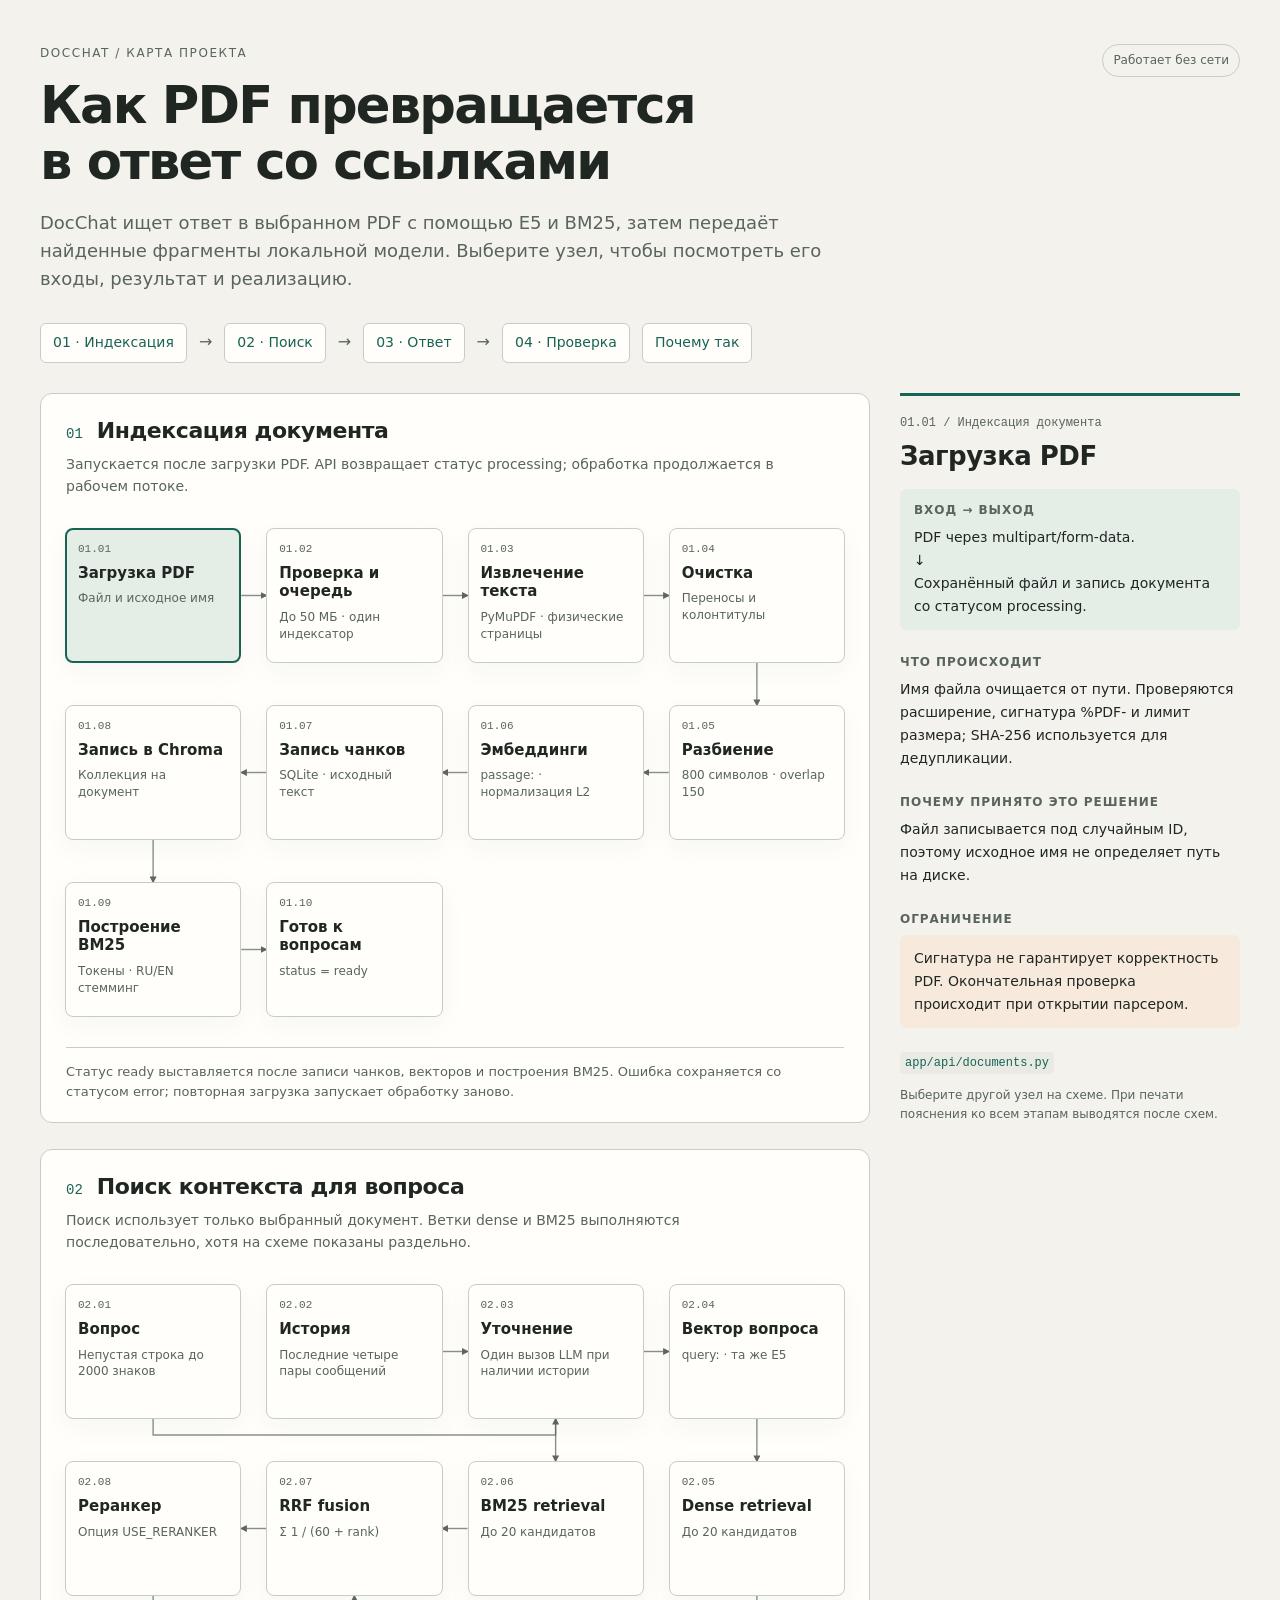
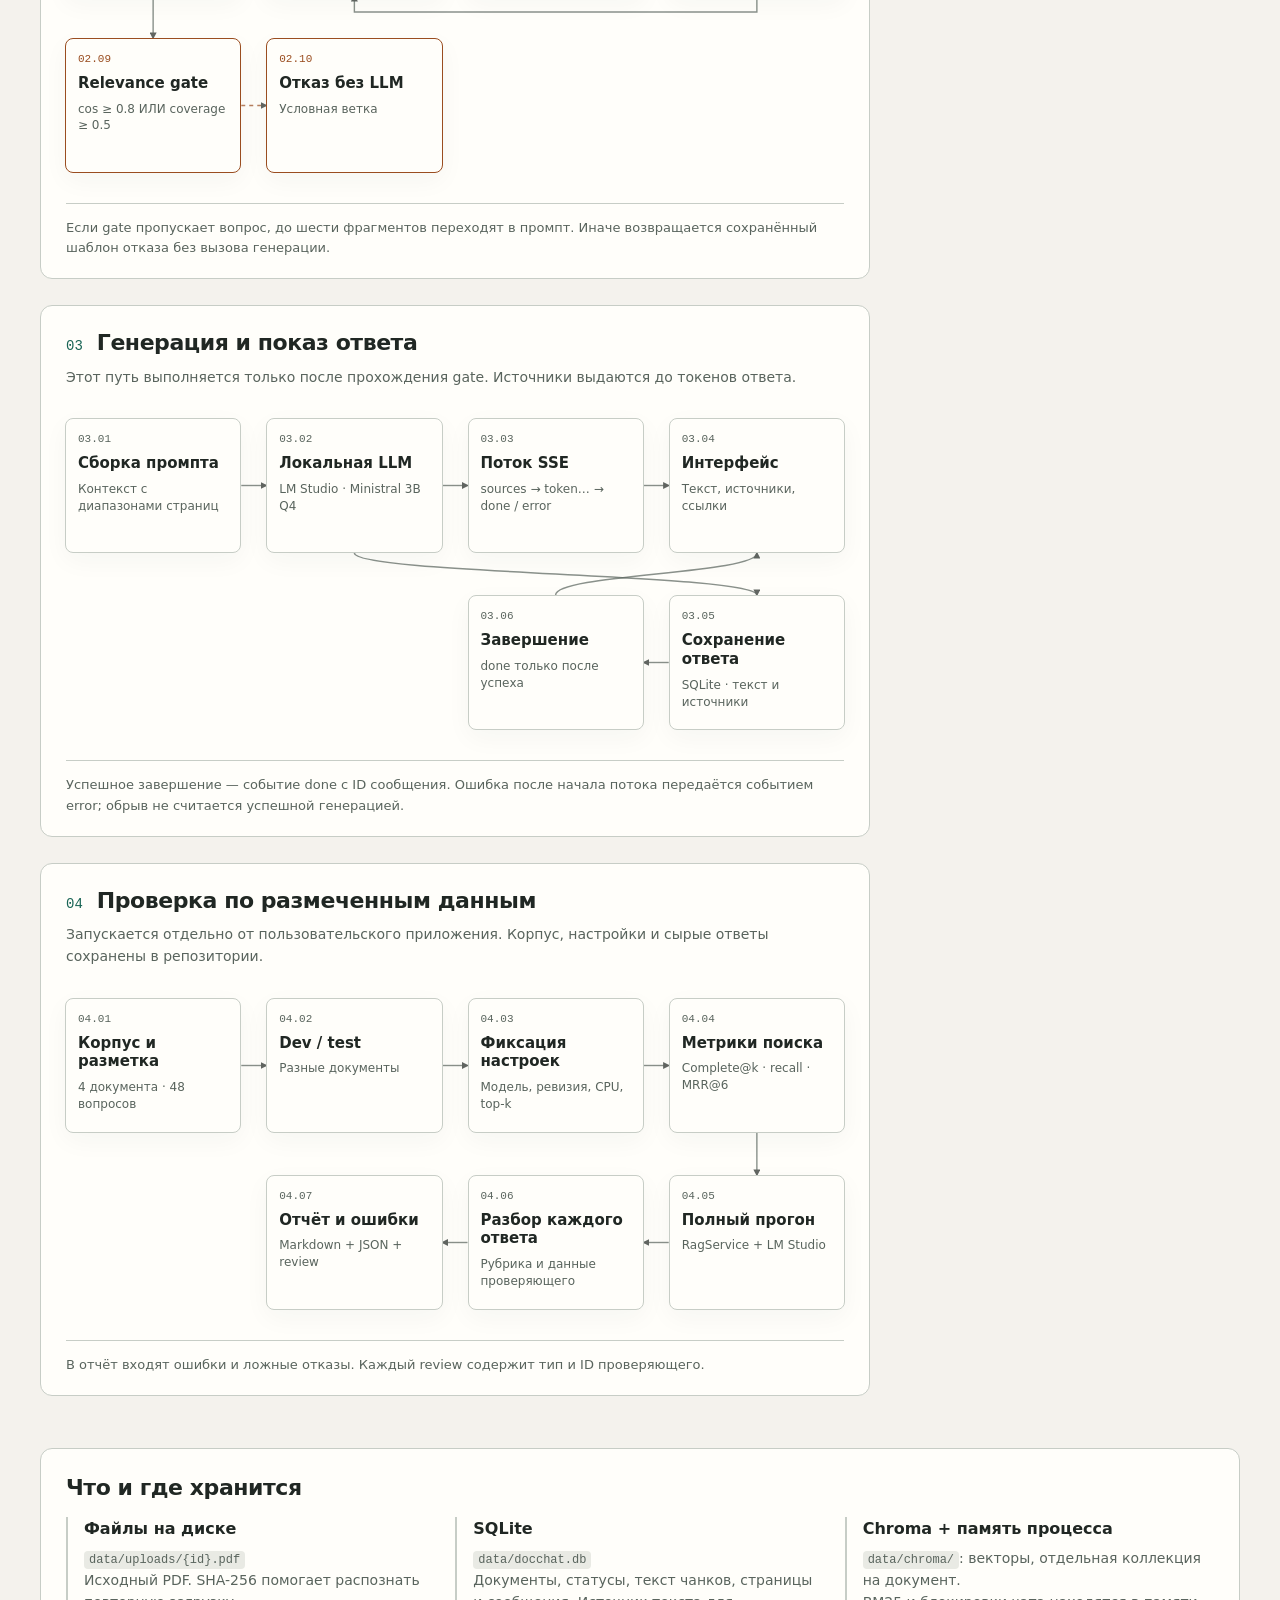
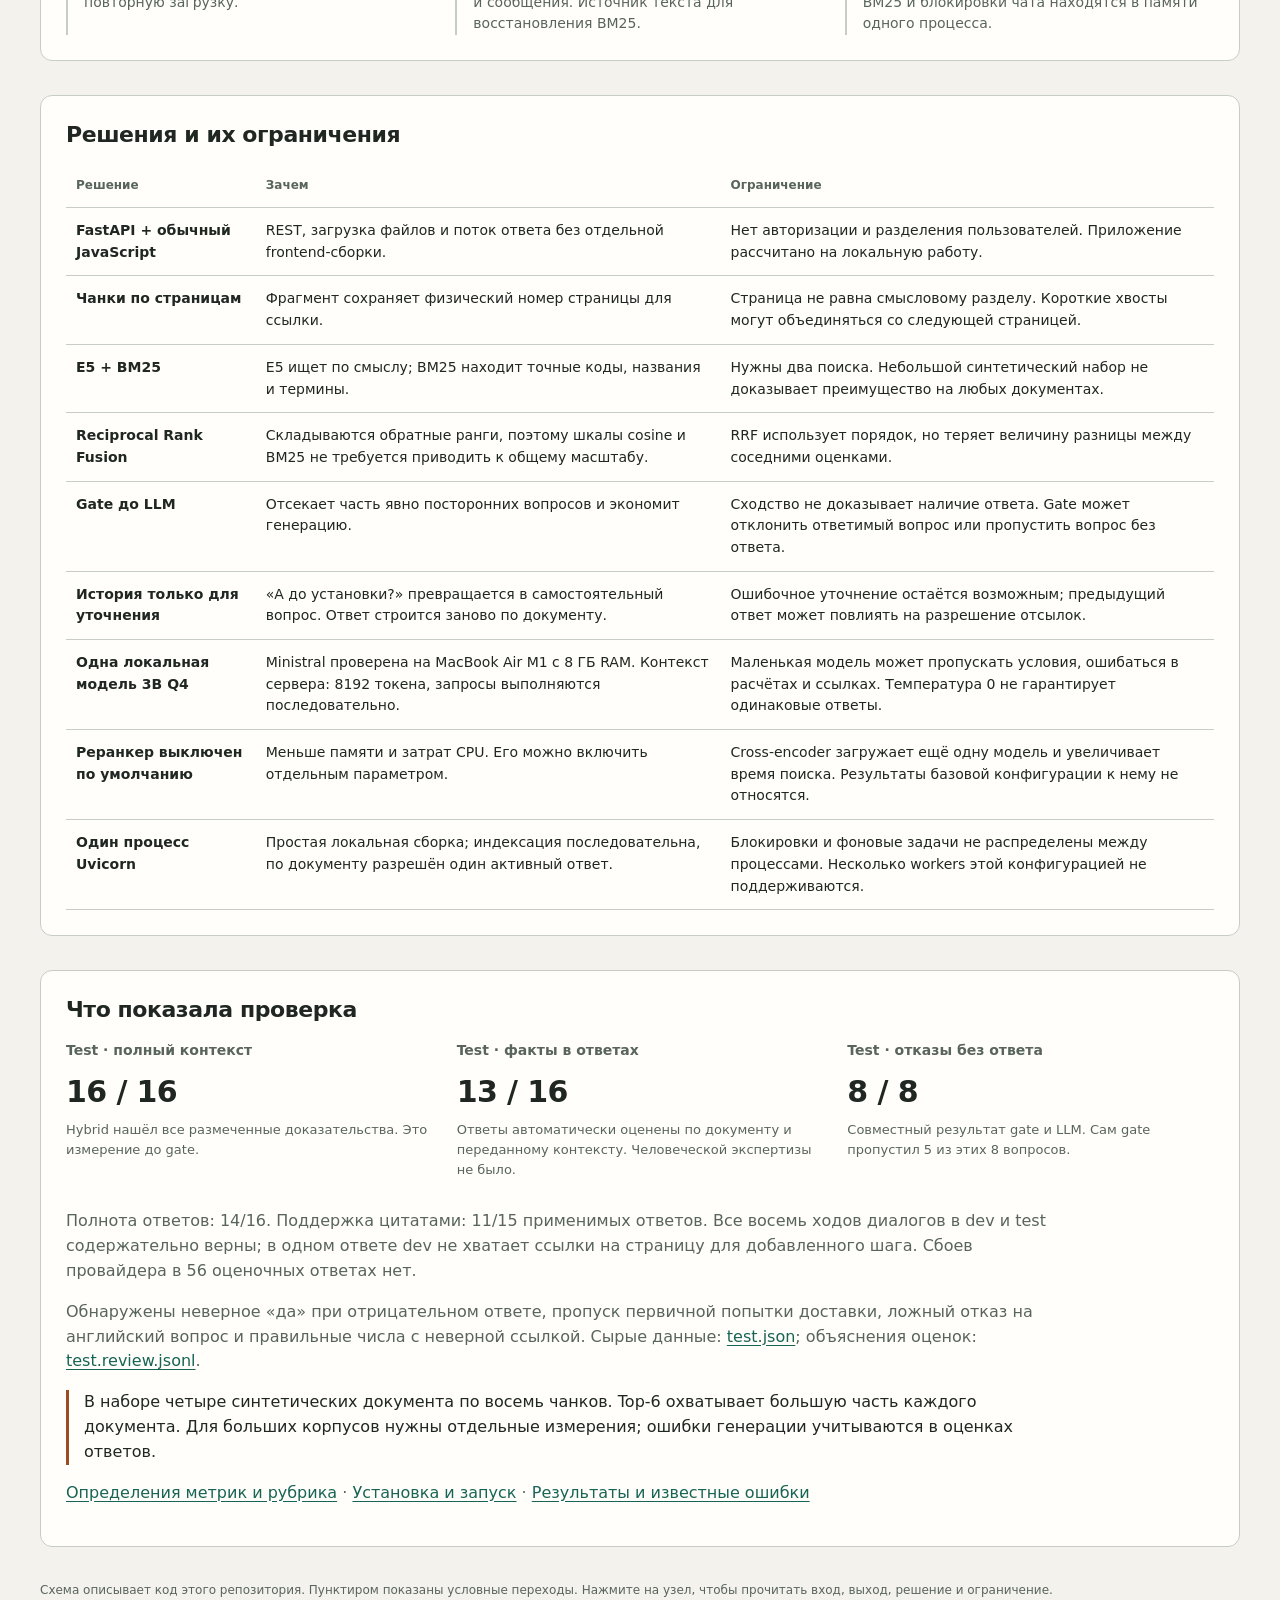
==== commit 96c55823: "docs: clarify project documentation" ====
--- a/architecture.html
+++ b/architecture.html
@@ -4,7 +4,7 @@
 <meta charset="utf-8">
 <meta name="viewport" content="width=device-width, initial-scale=1">
 <meta name="color-scheme" content="light dark">
-<title>DocChat — устройство проекта</title>
+<title>DocChat: устройство проекта</title>
 <style>
 :root{--bg:#f4f2ed;--surface:#fffefa;--ink:#202723;--muted:#59645d;--line:#c7cdc6;--accent:#186454;--accent-bg:#e4eee7;--warning:#9a4d20;--warning-bg:#f7eadd;--code:#e9eae4;--shadow:0 8px 26px #24362b0a}*{box-sizing:border-box}html{scroll-behavior:smooth;scroll-padding-top:25px}body{margin:0;background:var(--bg);color:var(--ink);font:16px/1.55 ui-sans-serif,system-ui,-apple-system,BlinkMacSystemFont,"Segoe UI",sans-serif}a{color:var(--accent);text-underline-offset:3px}button{font:inherit;color:inherit}button:focus-visible,a:focus-visible{outline:3px solid var(--accent);outline-offset:4px}code{font:12px/1.5 ui-monospace,SFMono-Regular,monospace;background:var(--code);padding:2px 5px;border-radius:4px;overflow-wrap:anywhere}header,main,footer{max-width:1520px;margin:auto;padding-inline:40px}header{padding-top:44px;padding-bottom:30px}.eyebrow{font-size:12px;letter-spacing:.13em;text-transform:uppercase;color:var(--muted);margin:0 0 14px}h1{font-size:clamp(30px,4vw,54px);line-height:1.1;letter-spacing:-.035em;max-width:860px;margin:0 0 20px;font-weight:650}header p{max-width:850px;color:var(--muted);margin:0 0 20px;font-size:18px}.topline{display:flex;justify-content:space-between;gap:18px;align-items:center}.local{font-size:12px;color:var(--muted);border:1px solid var(--line);padding:6px 10px;border-radius:20px;white-space:nowrap}.journey{display:flex;gap:12px;align-items:center;flex-wrap:wrap;margin-top:30px}.journey a{padding:8px 12px;border:1px solid var(--line);border-radius:6px;text-decoration:none;font-size:14px;background:var(--surface)}.journey span{color:var(--muted)}.layout{display:grid;grid-template-columns:minmax(0,1fr) 340px;gap:30px;align-items:start}.maps{min-width:0}.phase{margin-bottom:26px;background:var(--surface);border:1px solid var(--line);border-radius:12px;overflow:hidden}.phase-head{padding:23px 25px 0;display:flex;gap:14px;align-items:baseline}.phase-number{font:14px ui-monospace,monospace;color:var(--accent)}h2{font-size:22px;letter-spacing:-.02em;line-height:1.3;margin:0;font-weight:600}.phase-intro{margin:9px 25px 0;color:var(--muted);font-size:14px;max-width:740px}.diagram{position:relative;padding:30px 24px}.nodes{position:relative;display:grid;grid-template-columns:repeat(4,minmax(0,1fr));column-gap:25px;row-gap:42px}.node{position:relative;display:flex;flex-direction:column;align-items:flex-start;text-align:left;min-height:135px;width:100%;padding:14px 12px;background:var(--surface);border:1px solid var(--line);border-radius:8px;cursor:pointer;box-shadow:var(--shadow)}.node:hover{border-color:var(--accent)}.node[aria-pressed="true"]{background:var(--accent-bg);border:2px solid var(--accent);padding:13px 11px}.node-num{font:11px ui-monospace,monospace;color:var(--muted);margin-bottom:9px}.node strong{font-size:15px;font-weight:600;line-height:1.25;display:block}.node small{font-size:12px;line-height:1.4;color:var(--muted);margin-top:8px;overflow-wrap:anywhere}.node.warn{border-color:var(--warning)}.node.warn .node-num{color:var(--warning)}.edges{position:absolute;inset:0;width:100%;height:100%;pointer-events:none;overflow:visible}.edge{stroke:var(--muted);stroke-width:1.4;fill:none;opacity:.7}.edge.conditional{stroke:var(--warning);stroke-dasharray:4 4}.legend{display:flex;gap:18px;flex-wrap:wrap;font-size:12px;color:var(--muted);padding:0 25px 20px}.legend span{display:flex;gap:7px;align-items:center}.keyline{width:28px;border-top:1.5px solid var(--muted);display:inline-block}.keyline.dashed{border-color:var(--warning);border-top-style:dashed}.detail{position:sticky;top:20px;border-top:3px solid var(--accent);padding:20px 0 0}.detail .selected{font:12px ui-monospace,monospace;color:var(--muted);margin:0 0 10px}.detail h2{font-size:26px;margin-bottom:16px}.detail h3{font-size:12px;letter-spacing:.08em;text-transform:uppercase;margin:23px 0 6px;color:var(--muted)}.detail p{margin:0;font-size:14px;line-height:1.65}.detail .io{padding:12px 14px;background:var(--accent-bg);border-radius:6px}.detail .risk{padding:12px 14px;background:var(--warning-bg);border-radius:6px}.detail code{display:inline-block;margin-top:8px}.tip{font-size:12px;color:var(--muted);padding:12px 0 0}.panel{margin:26px 0 34px;padding:25px;background:var(--surface);border:1px solid var(--line);border-radius:12px}.panel h2{margin-bottom:15px}.panel p{color:var(--muted);max-width:1000px}.storage{display:grid;grid-template-columns:repeat(3,1fr);gap:20px}.storage article{border-left:2px solid var(--line);padding-left:16px}.storage h3{font-size:16px;margin:0 0 6px}.storage p{font-size:14px;margin:0}.table-scroll{overflow-x:auto}table{width:100%;border-collapse:collapse;font-size:14px}th,td{padding:12px 10px;border-bottom:1px solid var(--line);text-align:left;vertical-align:top}th{color:var(--muted);font-size:12px;font-weight:600}td:first-child{font-weight:550}footer{padding-block:0 35px;color:var(--muted);font-size:12px}.all-details{display:none}.phase-exit{margin:0 25px 20px;border-top:1px solid var(--line);padding-top:14px;font-size:13px;color:var(--muted)}.measure{font-variant-numeric:tabular-nums}.callout{border-left:3px solid var(--warning);padding-left:15px;color:var(--ink)!important}.result-grid{display:grid;grid-template-columns:repeat(3,1fr);gap:24px}.result-grid h3{font-size:14px;color:var(--muted);margin:0 0 8px}.result-grid .value{font-size:30px;font-weight:600;letter-spacing:-.02em}.result-grid p{font-size:13px;margin-top:4px}.source-link{display:block;font-size:13px;margin-top:16px}@media(prefers-color-scheme:dark){:root{--bg:#171c19;--surface:#202722;--ink:#e5eae3;--muted:#adb8ad;--line:#465149;--accent:#96cdb3;--accent-bg:#2b3d32;--warning:#e4b08a;--warning-bg:#3c3026;--code:#303b33;--shadow:none}}@media(max-width:1150px){.layout{grid-template-columns:1fr}.detail{position:static;margin-bottom:30px;padding:23px;background:var(--surface);border:1px solid var(--line);border-top:3px solid var(--accent);border-radius:8px}.detail h3{margin-top:15px}.detail p{max-width:900px}.detail .io,.detail .risk{margin-top:10px}.maps{order:2}.detail{order:1}.nodes{gap:35px 22px}}@media(max-width:650px){header,main,footer{padding-inline:18px}header{padding-top:28px}.local{display:none}.journey{gap:8px}.journey span{display:none}.journey a{font-size:12px;padding:7px 9px}.phase-head{padding:20px 16px 0}.phase-intro{margin-inline:16px}.diagram{padding:24px 16px}.nodes{grid-template-columns:1fr 1fr;column-gap:22px;row-gap:32px}.node{min-height:130px;padding:12px 10px}.node[aria-pressed="true"]{padding:11px 9px}.node strong{font-size:14px}.phase-exit{margin-inline:16px}.storage,.result-grid{grid-template-columns:1fr}.panel{padding:20px 16px}h2{font-size:20px}.legend{padding-inline:16px}.detail{padding:20px 16px}.detail h2{font-size:23px}.result-grid{gap:15px}.result-grid .value{font-size:26px}}@media(prefers-reduced-motion:reduce){html{scroll-behavior:auto}}@media print{:root{--bg:#fff;--surface:#fff;--ink:#111;--muted:#444;--line:#aaa;--accent:#234;--accent-bg:#f0f0f0;--warning:#753;--warning-bg:#fff;--code:#eee}body{background:#fff;color:#111;font-size:11px}header,main,footer{padding:0;max-width:none}.layout{display:block}.detail{display:none}.phase,.panel{break-inside:avoid}.node{min-height:100px}.all-details{display:block}.all-details article{break-inside:avoid;margin:15px 0}.all-details h3{margin-bottom:4px}.all-details p{margin:3px 0}.journey{display:none}.node strong{font-size:12px}.node small{font-size:10px}h1{font-size:30px}.edges{print-color-adjust:exact}a{color:inherit}}
 </style>
@@ -21,7 +21,7 @@
 <div class="maps" id="maps"></div>
 <aside class="detail" id="detail" aria-live="polite" aria-atomic="true"></aside>
 </div>
-<section class="panel" aria-labelledby="storage-title"><h2 id="storage-title">Что и где хранится</h2><div class="storage"><article><h3>Файлы на диске</h3><p><code>data/uploads/{id}.pdf</code><br>Исходный PDF. SHA-256 помогает распознать повторную загрузку.</p></article><article><h3>SQLite</h3><p><code>data/docchat.db</code><br>Документы, статусы, текст чанков, страницы и сообщения. Источник текста для восстановления BM25.</p></article><article><h3>Chroma + память процесса</h3><p><code>data/chroma/</code> — векторы, отдельная коллекция на документ.<br>BM25 и блокировки чата — в памяти одного процесса.</p></article></div></section>
+<section class="panel" aria-labelledby="storage-title"><h2 id="storage-title">Что и где хранится</h2><div class="storage"><article><h3>Файлы на диске</h3><p><code>data/uploads/{id}.pdf</code><br>Исходный PDF. SHA-256 помогает распознать повторную загрузку.</p></article><article><h3>SQLite</h3><p><code>data/docchat.db</code><br>Документы, статусы, текст чанков, страницы и сообщения. Источник текста для восстановления BM25.</p></article><article><h3>Chroma + память процесса</h3><p><code>data/chroma/</code>: векторы, отдельная коллекция на документ.<br>BM25 и блокировки чата находятся в памяти одного процесса.</p></article></div></section>
 <section class="panel" id="decisions" aria-labelledby="decisions-title"><h2 id="decisions-title">Решения и их ограничения</h2><div class="table-scroll"><table><thead><tr><th>Решение</th><th>Зачем</th><th>Ограничение</th></tr></thead><tbody>
 <tr><td>FastAPI + обычный JavaScript</td><td>REST, загрузка файлов и поток ответа без отдельной frontend-сборки.</td><td>Нет авторизации и разделения пользователей. Приложение рассчитано на локальную работу.</td></tr>
 <tr><td>Чанки по страницам</td><td>Фрагмент сохраняет физический номер страницы для ссылки.</td><td>Страница не равна смысловому разделу. Короткие хвосты могут объединяться со следующей страницей.</td></tr>
@@ -33,7 +33,7 @@
 <tr><td>Реранкер выключен по умолчанию</td><td>Меньше памяти и затрат CPU. Его можно включить отдельным параметром.</td><td>Cross-encoder загружает ещё одну модель и увеличивает время поиска. Результаты базовой конфигурации к нему не относятся.</td></tr>
 <tr><td>Один процесс Uvicorn</td><td>Простая локальная сборка; индексация последовательна, по документу разрешён один активный ответ.</td><td>Блокировки и фоновые задачи не распределены между процессами. Несколько workers этой конфигурацией не поддерживаются.</td></tr>
 </tbody></table></div></section>
-<section class="panel" id="results" aria-labelledby="results-title"><h2 id="results-title">Что показала проверка</h2><div id="result-content"><div class="result-grid"><article><h3>Test · полный контекст</h3><div class="value measure">16 / 16</div><p>Hybrid нашёл все размеченные доказательства. Это измерение до gate.</p></article><article><h3>Test · факты в ответах</h3><div class="value measure">13 / 16</div><p>Ответы оценил Codex по документу и переданному контексту. Человеческой экспертизы не было.</p></article><article><h3>Test · отказы без ответа</h3><div class="value measure">8 / 8</div><p>Совместный результат gate и LLM. Сам gate пропустил 5 из этих 8 вопросов.</p></article></div><p>Полнота ответов: 14/16. Поддержка цитатами: 11/15 применимых ответов. Все восемь ходов диалогов в dev и test содержательно верны; в одном ответе dev не хватает ссылки на страницу для добавленного шага. Сбоев провайдера в 56 оценочных ответах нет.</p><p>Обнаружены неверное «да» при отрицательном ответе, пропуск первичной попытки доставки, ложный отказ на английский вопрос и правильные числа с неверной ссылкой. Сырые данные: <a href="docs/evaluation/test.json">test.json</a>; объяснения оценок: <a href="docs/evaluation/test.review.jsonl">test.review.jsonl</a>.</p></div><p class="callout">В наборе четыре синтетических документа по восемь чанков. Top-6 охватывает большую часть каждого документа. Для больших корпусов нужны отдельные измерения; ошибки генерации учитываются в оценках ответов.</p><p><a href="docs/EVALUATION.md">Определения метрик и рубрика</a> · <a href="README.md">Установка и запуск</a> · <a href="docs/VALIDATION.md">Результаты и известные ошибки</a></p></section>
+<section class="panel" id="results" aria-labelledby="results-title"><h2 id="results-title">Что показала проверка</h2><div id="result-content"><div class="result-grid"><article><h3>Test · полный контекст</h3><div class="value measure">16 / 16</div><p>Hybrid нашёл все размеченные доказательства. Это измерение до gate.</p></article><article><h3>Test · факты в ответах</h3><div class="value measure">13 / 16</div><p>Ответы автоматически оценены по документу и переданному контексту. Человеческой экспертизы не было.</p></article><article><h3>Test · отказы без ответа</h3><div class="value measure">8 / 8</div><p>Совместный результат gate и LLM. Сам gate пропустил 5 из этих 8 вопросов.</p></article></div><p>Полнота ответов: 14/16. Поддержка цитатами: 11/15 применимых ответов. Все восемь ходов диалогов в dev и test содержательно верны; в одном ответе dev не хватает ссылки на страницу для добавленного шага. Сбоев провайдера в 56 оценочных ответах нет.</p><p>Обнаружены неверное «да» при отрицательном ответе, пропуск первичной попытки доставки, ложный отказ на английский вопрос и правильные числа с неверной ссылкой. Сырые данные: <a href="docs/evaluation/test.json">test.json</a>; объяснения оценок: <a href="docs/evaluation/test.review.jsonl">test.review.jsonl</a>.</p></div><p class="callout">В наборе четыре синтетических документа по восемь чанков. Top-6 охватывает большую часть каждого документа. Для больших корпусов нужны отдельные измерения; ошибки генерации учитываются в оценках ответов.</p><p><a href="docs/EVALUATION.md">Определения метрик и рубрика</a> · <a href="README.md">Установка и запуск</a> · <a href="docs/VALIDATION.md">Результаты и известные ошибки</a></p></section>
 <section class="all-details" id="all-details" aria-label="Пояснения ко всем узлам для печати"></section>
 </main>
 <footer>Схема описывает код этого репозитория. Пунктиром показаны условные переходы. Нажмите на узел, чтобы прочитать вход, выход, решение и ограничение.</footer>
